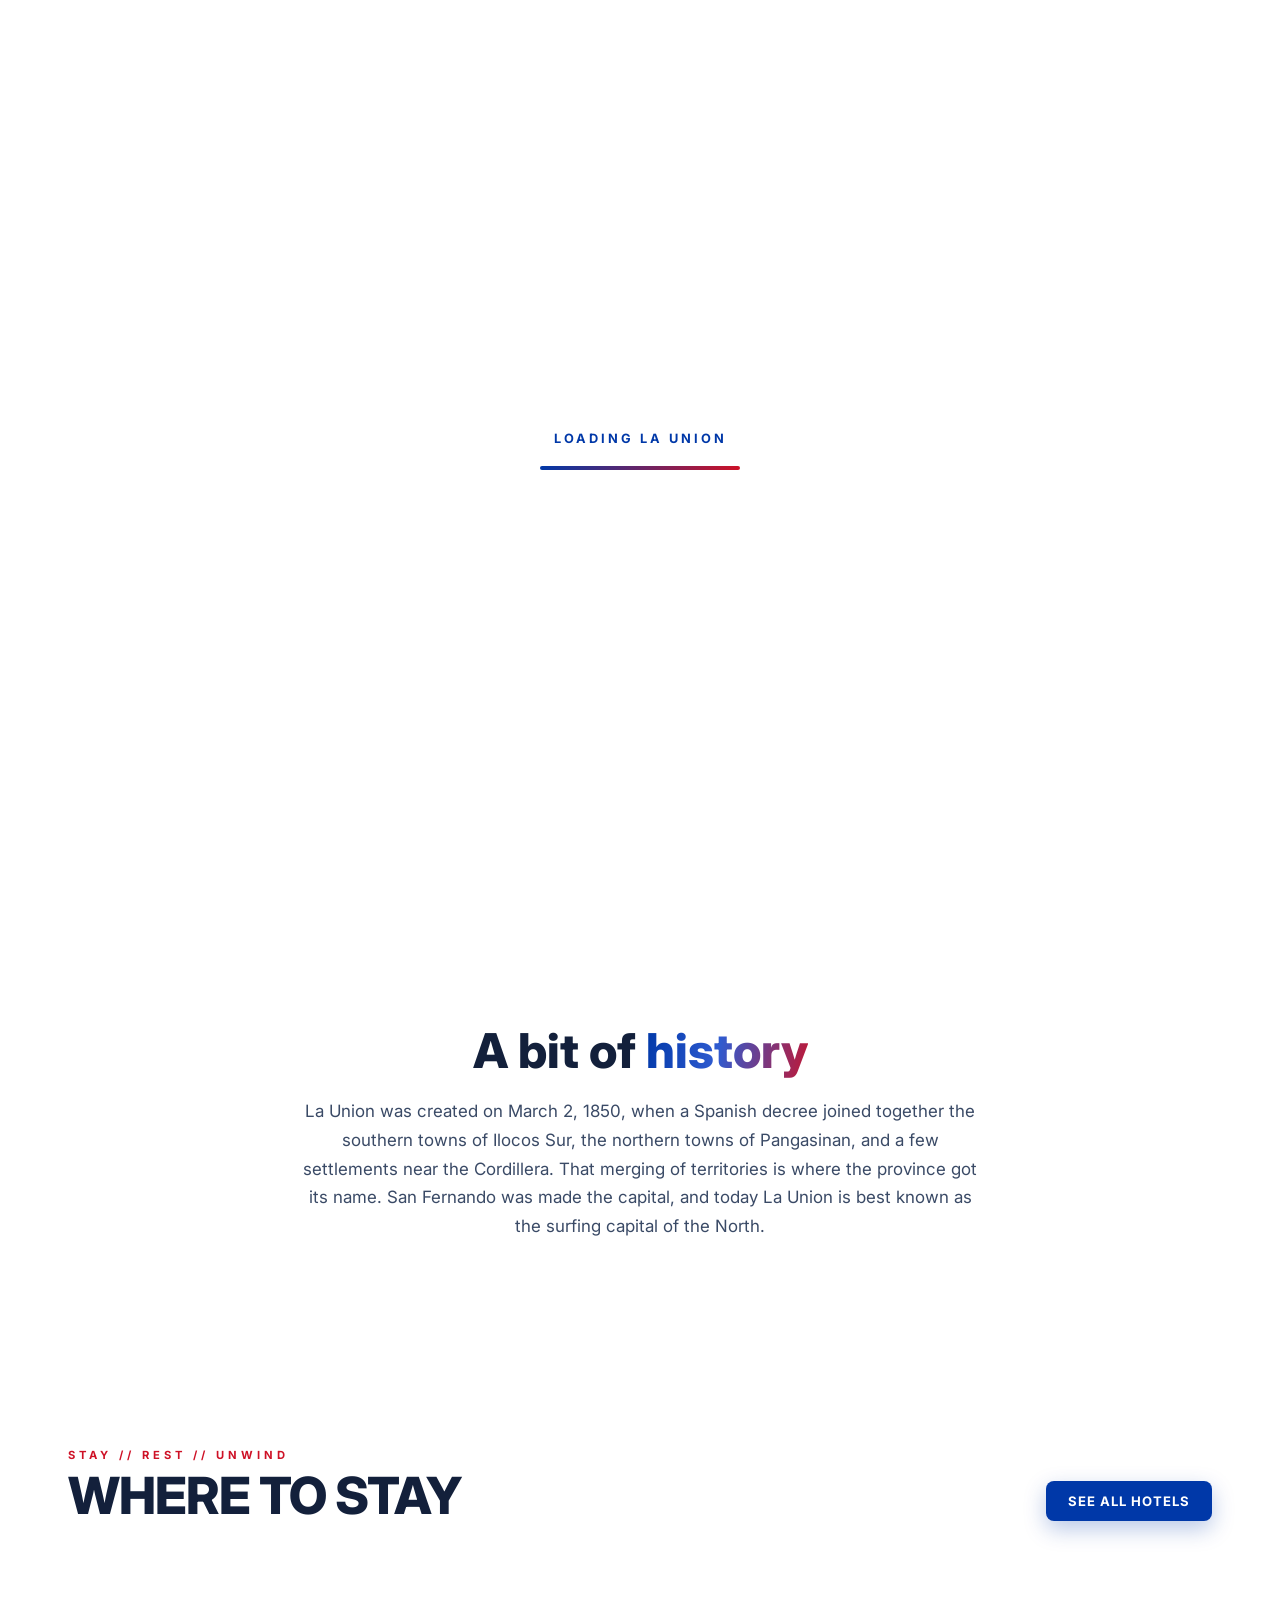
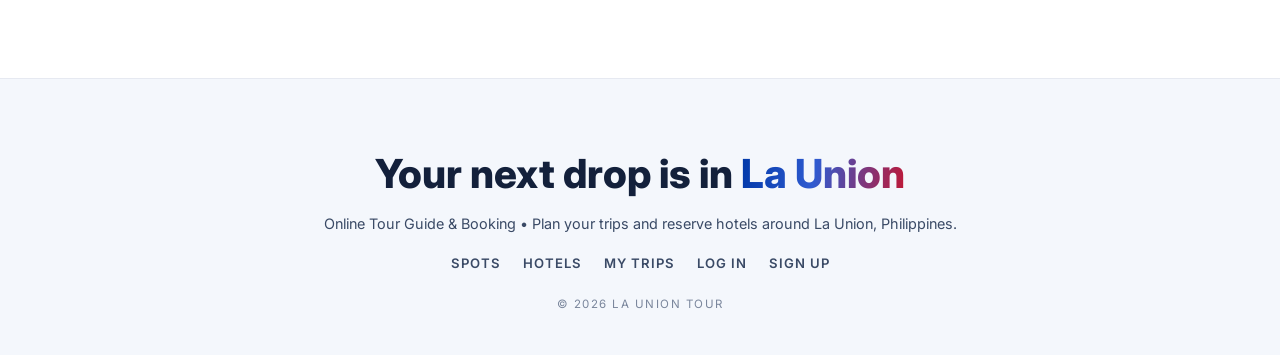
==== index.html @ 2ddb7622 "La Union Tour - PHP + MySQL tourism booking web app Front end: HTML5 (semantic), responsive CSS, Jav" ====
<!DOCTYPE html>
<html lang="en">
<head>
<meta charset="UTF-8" />
<meta name="viewport" content="width=device-width, initial-scale=1.0" />
<title>La Union Tour | Discover &amp; Book the Best of La Union</title>
<link rel="preconnect" href="https://fonts.googleapis.com" />
<link rel="preconnect" href="https://fonts.gstatic.com" crossorigin />
<link href="https://fonts.googleapis.com/css2?family=Inter:wght@400;500;600;700;800&display=swap" rel="stylesheet" />
<link rel="stylesheet" href="css/style.css" />
</head>
<body>
  <div class="bg-aura"></div>
  <div class="bg-grid"></div>

  <div id="loader">
    <div class="load-txt">Loading La Union</div>
    <div class="load-bar"><i></i></div>
  </div>

  <nav>
    <a class="brand" href="index.html"><span class="dot"></span> <span><span class="b1">LA</span> <span class="b2">UNION</span></span></a>
    <button class="nav-toggle" aria-label="menu">&#9776;</button>
    <div class="nav-links">
      <a href="index.html" class="active">Tourist Spots</a>
      <a href="hotels.html">Hotels</a>
      <a href="index.html#intro">History</a>
      <span id="navAuth" style="display:contents"></span>
    </div>
  </nav>

  <header class="hero">
    <video class="hero-video" autoplay muted loop playsinline>
      <source src="video/launion-hero.mp4" type="video/mp4" />
    </video>
    <div class="hero-shade"></div>
    <div class="hero-overlay">
      <div class="hero-kicker">Surfing Capital of the North &bull; Online Tour Guide</div>
      <h1 class="hero-title">LA&nbsp;UNION</h1>
      <p class="hero-sub">Discover the Philippines' north-coast playground. Surf breaks, hidden waterfalls, heritage landmarks, and a place to stay, all bookable in one province.</p>
      <div class="hero-cta">
        <a href="#beaches" class="btn btn-primary">Explore Spots</a>
        <a href="hotels.html" class="btn btn-ghost">Find a Hotel</a>
      </div>
    </div>
    <div class="scroll-hint"><div class="mouse"></div>Scroll</div>
  </header>

  <section class="intro" id="intro">
    <div class="wrap">
      <h2>A bit of <span class="accent">history</span></h2>
      <p>La Union was created on March 2, 1850, when a Spanish decree joined together the southern towns of Ilocos Sur, the northern towns of Pangasinan, and a few settlements near the Cordillera. That merging of territories is where the province got its name. San Fernando was made the capital, and today La Union is best known as the surfing capital of the North.</p>
    </div>
  </section>

  <main id="catalog"></main>

  <section class="cat-block" id="stay">
    <div class="wrap">
      <div class="cat-head">
        <div>
          <div class="l-tag">Stay // Rest // Unwind</div>
          <h3>Where to Stay</h3>
        </div>
        <a href="hotels.html" class="btn btn-blue" style="padding:12px 22px">See all hotels</a>
      </div>
      <div class="grid" id="stayGrid"></div>
    </div>
  </section>

  <footer>
    <div class="wrap">
      <div class="f-title">Your next drop is in <span class="accent">La Union</span></div>
      <p>Online Tour Guide &amp; Booking &bull; Plan your trips and reserve hotels around La Union, Philippines.</p>
      <div class="f-nav">
        <a href="index.html">Spots</a><a href="hotels.html">Hotels</a><a href="trips.html">My Trips</a>
        <a href="login.html">Log in</a><a href="signup.html">Sign up</a>
      </div>
      <div class="credit">&copy; 2026 La Union Tour</div>
    </div>
  </footer>

  <div class="modal-back" id="modalBack"><div class="modal" id="modal"></div></div>

  <script src="js/app.js"></script>
  <script src="js/index.js"></script>
</body>
</html>
---- css/style.css ----
/* Shared styles for the La Union Tour site.
   Layout/structure is based on our tour-guide mockup (big hero, count-up
   stats, category blocks, glass cards, modal). The colors come from the
   La Union / Philippine flag posters: red, royal blue, gold and white.
   Font is Inter (taken from our Klook mockup). */

:root {
  --red:      #ce1126;
  --red-d:    #a60d1d;
  --blue:     #0038a8;
  --blue-d:   #002a7a;
  --gold:     #f5a800;
  --ink:      #13203b;
  --ink-soft: #3a4a66;
  --muted:    #7a869c;
  --line:     #e6e9f1;
  --bg:       #ffffff;
  --bg-soft:  #f4f7fc;
  --star:     #f5a623;
  --green:    #0a8754;
  --grad-text:  linear-gradient(100deg, #0038a8 0%, #2f5bd0 45%, #ce1126 105%);
  --grad-brand: linear-gradient(120deg, #0038a8, #ce1126);
  --panel:      #ffffff;
  --panel-line: #e6e9f1;
  /* placeholder card colors per category */
  --c-beaches:   #0038a8;
  --c-mountains: #1c2f6b;
  --c-food:      #ce1126;
  --c-culture:   #c98a1a;
}

* { margin: 0; padding: 0; box-sizing: border-box; }
html { scroll-behavior: smooth; scroll-padding-top: 80px; }
body {
  background: var(--bg);
  color: var(--ink);
  font-family: 'Inter', system-ui, sans-serif;
  -webkit-font-smoothing: antialiased;
  overflow-x: hidden;
}
::selection { background: var(--red); color: #fff; }
a { color: inherit; text-decoration: none; }
img { display: block; }

/* soft background auras + faint grid (light version of the mockup's glow layer) */
.bg-aura {
  position: fixed; inset: 0; z-index: -2;
  background:
    radial-gradient(55% 45% at 12% 8%, rgba(0,56,168,0.10), transparent 60%),
    radial-gradient(50% 40% at 88% 14%, rgba(206,17,38,0.08), transparent 60%),
    radial-gradient(60% 55% at 50% 105%, rgba(245,168,0,0.07), transparent 60%),
    var(--bg);
}
.bg-grid {
  position: fixed; inset: 0; z-index: -1; opacity: 0.5;
  background-image:
    linear-gradient(rgba(19,32,59,0.04) 1px, transparent 1px),
    linear-gradient(90deg, rgba(19,32,59,0.04) 1px, transparent 1px);
  background-size: 54px 54px;
  mask-image: radial-gradient(circle at 50% 25%, #000 25%, transparent 78%);
  -webkit-mask-image: radial-gradient(circle at 50% 25%, #000 25%, transparent 78%);
}

/* ---------------- Nav ---------------- */
nav {
  position: fixed; top: 0; left: 0; right: 0; z-index: 50;
  display: flex; align-items: center; justify-content: space-between;
  padding: 16px clamp(18px, 5vw, 60px);
  backdrop-filter: blur(10px);
  background: linear-gradient(180deg, rgba(255,255,255,0.92), rgba(255,255,255,0.65));
  border-bottom: 1px solid rgba(19,32,59,0.06);
}
.brand {
  font-weight: 800; font-size: 1.2rem; letter-spacing: 1px; color: var(--ink);
  display: flex; align-items: center; gap: 10px;
}
.brand .dot {
  width: 14px; height: 14px; border-radius: 3px;
  background: var(--grad-brand); box-shadow: 0 0 12px rgba(0,56,168,.35);
  transform: rotate(45deg); flex: 0 0 auto;
}
.brand .b1 { color: var(--blue); }
.brand .b2 { color: var(--red); }
.nav-links { display: flex; gap: 22px; align-items: center; }
.nav-links a {
  color: var(--ink-soft); font-size: .8rem; font-weight: 700; letter-spacing: 1.2px;
  text-transform: uppercase; position: relative; transition: color .25s;
}
.nav-links a::after {
  content: ''; position: absolute; left: 0; bottom: -6px; height: 2px; width: 0;
  background: var(--grad-brand); transition: width .3s;
}
.nav-links a:hover { color: var(--ink); }
.nav-links a:hover::after { width: 100%; }
.nav-links a.active { color: var(--red); }
.nav-cta { color: #fff !important; background: var(--red); padding: 9px 16px; border-radius: 7px; letter-spacing: 1px; }
.nav-cta::after { display: none; }
.nav-cta:hover { background: var(--red-d); color: #fff !important; }
.nav-ghost { border: 1px solid var(--line); padding: 9px 16px; border-radius: 7px; }
.nav-ghost::after { display: none; }
.nav-user { font-weight: 700; color: var(--blue); font-size: .8rem; text-transform: none; letter-spacing: 0; }
.nav-user::after { display: none; }

/* account dropdown */
.acct { position: relative; display: inline-block; }
.acct-btn {
  display: inline-flex; align-items: center; gap: 7px; background: #fff; border: 1px solid var(--line);
  border-radius: 7px; padding: 8px 14px; font-family: inherit; font-weight: 700; font-size: .8rem;
  letter-spacing: 1px; text-transform: uppercase; color: var(--blue); cursor: pointer;
}
.acct-btn:hover { border-color: var(--blue); }
.acct-btn::after {
  content: ''; width: 0; height: 0; border-left: 4px solid transparent; border-right: 4px solid transparent;
  border-top: 5px solid currentColor;
}
.acct-drop {
  position: absolute; top: calc(100% + 8px); right: 0; background: #fff; border: 1px solid var(--line);
  border-radius: 10px; box-shadow: 0 12px 30px rgba(19,32,59,.14); min-width: 190px; padding: 6px; display: none; z-index: 60;
}
.acct-drop.open { display: block; }
.nav-links .acct-drop a {
  display: block; padding: 10px 12px; border-radius: 7px; font-size: .86rem; font-weight: 600;
  color: var(--ink); text-transform: none; letter-spacing: 0;
}
.nav-links .acct-drop a::after { display: none; }
.nav-links .acct-drop a:hover { background: var(--bg-soft); color: var(--blue); }

/* saved (heart) icon button in the nav */
.nav-links a.nav-icon { position: relative; display: inline-flex; align-items: center; color: var(--ink-soft); padding: 4px 2px; }
.nav-links a.nav-icon::after { display: none; }
.nav-links a.nav-icon:hover { color: var(--red); }
.saved-count {
  display: none; position: absolute; top: -5px; right: -7px; min-width: 16px; height: 16px;
  padding: 0 4px; box-sizing: border-box; border-radius: 9px; background: var(--red); color: #fff;
  font-size: .62rem; font-weight: 800; line-height: 16px; text-align: center;
}
.saved-count.show { display: block; }

/* generic inline icon alignment */
.ic { vertical-align: middle; }
.card-rating .ic, .modal-rating .ic { vertical-align: -2px; margin-right: 3px; }
.nav-toggle { display: none; background: none; border: 0; color: var(--ink); font-size: 1.6rem; cursor: pointer; }

/* ---------------- Buttons ---------------- */
.btn {
  font-weight: 700; letter-spacing: 1px; text-transform: uppercase; font-size: .82rem;
  cursor: pointer; padding: 14px 30px; border: 0; border-radius: 8px; text-decoration: none;
  display: inline-flex; align-items: center; justify-content: center; gap: 8px;
  transition: transform .2s, box-shadow .25s, background .2s; color: #fff;
}
.btn-primary { background: var(--grad-brand); box-shadow: 0 8px 24px rgba(0,56,168,.28); }
.btn-primary:hover { transform: translateY(-3px); box-shadow: 0 12px 32px rgba(206,17,38,.32); }
.btn-red { background: var(--red); box-shadow: 0 8px 22px rgba(206,17,38,.28); }
.btn-red:hover { transform: translateY(-3px); background: var(--red-d); }
.btn-blue { background: var(--blue); box-shadow: 0 8px 22px rgba(0,56,168,.28); }
.btn-blue:hover { transform: translateY(-3px); background: var(--blue-d); }
.btn-ghost { background: #fff; border: 1px solid var(--line); color: var(--blue); box-shadow: none; }
.btn-ghost:hover { transform: translateY(-3px); border-color: var(--blue); }
.btn-block { width: 100%; }

/* ---------------- Hero (video background) ---------------- */
.hero {
  position: relative; height: 100vh; min-height: 620px; width: 100%; overflow: hidden;
  background: var(--grad-brand); /* fallback shown until/if the video loads */
}
.hero-video {
  position: absolute; inset: 0; width: 100%; height: 100%; object-fit: cover; z-index: 0;
}
/* darkening overlay so the hero text stays readable over the video */
.hero-shade {
  position: absolute; inset: 0; z-index: 1;
  background:
    linear-gradient(180deg, rgba(8,20,45,0.55) 0%, rgba(8,20,45,0.32) 38%, rgba(8,20,45,0.62) 100%),
    linear-gradient(110deg, rgba(0,56,168,0.30), rgba(206,17,38,0.22));
}
.hero-overlay {
  position: absolute; inset: 0; z-index: 2;
  display: flex; flex-direction: column; align-items: center; justify-content: center;
  text-align: center; padding: 0 20px; pointer-events: none;
}
.hero-overlay > * { animation: heroIn .9s cubic-bezier(.2,.7,.2,1) both; }
.hero-kicker { animation-delay: .15s; }
.hero-title { animation-delay: .3s; }
.hero-sub { animation-delay: .5s; }
.hero-cta { animation-delay: .7s; }
@keyframes heroIn { from { opacity: 0; transform: translateY(22px); } to { opacity: 1; transform: none; } }
.hero-kicker {
  font-weight: 700; letter-spacing: 5px; font-size: clamp(.7rem, 2vw, .92rem);
  color: var(--gold); text-transform: uppercase; margin-bottom: 14px;
  text-shadow: 0 2px 14px rgba(0,0,0,.45);
}
.hero-title {
  font-weight: 800; font-size: clamp(3.2rem, 14vw, 10rem); line-height: .92;
  color: #fff; text-transform: uppercase; letter-spacing: -2px;
  text-shadow: 0 6px 34px rgba(0,0,0,.45);
}
.hero-sub {
  margin-top: 18px; max-width: 560px; color: rgba(255,255,255,0.92);
  font-size: clamp(.95rem, 2.4vw, 1.12rem); line-height: 1.55;
  text-shadow: 0 2px 18px rgba(0,0,0,.5);
}
.hero-cta { pointer-events: auto; margin-top: 32px; display: inline-flex; gap: 14px; flex-wrap: wrap; justify-content: center; }
.scroll-hint {
  position: absolute; bottom: 26px; left: 50%; transform: translateX(-50%); z-index: 3;
  color: rgba(255,255,255,0.85); font-size: .68rem; letter-spacing: 3px; text-transform: uppercase;
  display: flex; flex-direction: column; align-items: center; gap: 8px;
}
.scroll-hint .mouse { width: 22px; height: 36px; border: 2px solid rgba(255,255,255,0.7); border-radius: 12px; position: relative; }
.scroll-hint .mouse::after {
  content: ''; position: absolute; top: 6px; left: 50%; transform: translateX(-50%);
  width: 3px; height: 7px; background: #fff; border-radius: 2px; animation: wheel 1.5s infinite;
}
@keyframes wheel { 0% { opacity: 1; top: 6px; } 100% { opacity: 0; top: 18px; } }

/* ---------------- Sections ---------------- */
section { position: relative; z-index: 2; }
.wrap { max-width: 1240px; margin: 0 auto; padding: 0 clamp(18px, 5vw, 48px); }

.intro { padding: clamp(80px, 14vh, 150px) 0; text-align: center; }
.intro h2 { font-weight: 800; font-size: clamp(1.8rem, 5vw, 3rem); color: var(--ink); line-height: 1.06; margin-bottom: 20px; }
.intro h2 .accent { background: var(--grad-text); -webkit-background-clip: text; background-clip: text; color: transparent; }
.intro p { max-width: 680px; margin: 0 auto; color: var(--ink-soft); font-size: 1.06rem; line-height: 1.7; }
.stats { display: flex; flex-wrap: wrap; justify-content: center; gap: clamp(24px, 6vw, 72px); margin-top: 50px; }
.stat .num { font-weight: 800; font-size: clamp(2.2rem, 6vw, 3.4rem); background: var(--grad-text); -webkit-background-clip: text; background-clip: text; color: transparent; }
.stat .lbl { color: var(--muted); letter-spacing: 2px; text-transform: uppercase; font-size: .72rem; font-weight: 600; margin-top: 4px; }

.cat-block { padding: clamp(46px, 9vh, 84px) 0; }
/* alternating section backgrounds so each category feels different on scroll */
.cat-block.tint-blue { background: #eef2fb; }
.cat-block.tint-sand { background: #fbf5ec; }
.cat-block.tint-blue .cat-head .count { -webkit-text-stroke-color: rgba(0,56,168,.35); }
.cat-block.tint-sand .cat-head .count { -webkit-text-stroke-color: rgba(201,138,26,.45); }
.cat-head { display: flex; align-items: flex-end; justify-content: space-between; flex-wrap: wrap; gap: 14px; margin-bottom: 36px; }
.cat-head .l-tag { font-weight: 700; letter-spacing: 4px; font-size: .7rem; color: var(--red); text-transform: uppercase; margin-bottom: 8px; }
.cat-head h3 { font-weight: 800; color: var(--ink); font-size: clamp(2rem, 6vw, 3.2rem); line-height: 1; text-transform: uppercase; letter-spacing: -1px; }
.cat-head .count { font-size: 3rem; font-weight: 800; color: transparent; -webkit-text-stroke: 1.5px rgba(0,56,168,.30); }

.grid { display: grid; grid-template-columns: repeat(auto-fill, minmax(290px, 1fr)); gap: 22px; }

/* ---------------- Cards ---------------- */
.card {
  position: relative; border-radius: 14px; overflow: hidden; cursor: pointer;
  background: var(--panel); border: 1px solid var(--panel-line);
  box-shadow: 0 6px 18px rgba(19,32,59,.05);
  transition: transform .35s cubic-bezier(.2,.7,.2,1), box-shadow .35s, border-color .35s;
  display: flex; flex-direction: column; min-height: 340px;
}
.card:hover { transform: translateY(-8px); border-color: var(--blue); box-shadow: 0 18px 44px rgba(0,56,168,.16); }
.card-visual { height: 168px; position: relative; overflow: hidden; }
.card-visual .ph { position: absolute; inset: 0; }
.card-visual img { position: absolute; inset: 0; width: 100%; height: 100%; object-fit: cover; }
.card-visual::after { content: ''; position: absolute; inset: 0; background: linear-gradient(180deg, transparent 45%, rgba(19,32,59,.45)); }
.card-type {
  position: absolute; top: 12px; left: 12px; z-index: 2; font-size: .64rem; letter-spacing: 1.5px;
  text-transform: uppercase; font-weight: 700; padding: 5px 10px; border-radius: 5px; color: #fff;
  background: rgba(0,56,168,.85); backdrop-filter: blur(4px);
}
.badge-fav {
  position: absolute; top: 10px; right: 10px; z-index: 2; width: 34px; height: 34px; border-radius: 50%;
  background: rgba(255,255,255,.95); display: grid; place-items: center; font-size: 1.05rem;
  color: var(--muted); border: 0; cursor: pointer; transition: transform .15s, color .2s;
}
.badge-fav:hover { transform: scale(1.1); }
.badge-fav.saved { color: var(--red); }
.card-body { padding: 18px 18px 20px; display: flex; flex-direction: column; flex: 1; }
.card-body h4 { font-weight: 800; font-size: 1.16rem; color: var(--ink); line-height: 1.12; }
.card-town { color: var(--blue); font-size: .72rem; letter-spacing: 1.4px; text-transform: uppercase; font-weight: 600; margin: 4px 0 10px; }
.card-about { color: var(--ink-soft); font-size: .88rem; line-height: 1.55; flex: 1; display: -webkit-box; -webkit-line-clamp: 3; -webkit-box-orient: vertical; overflow: hidden; }
.card-foot { display: flex; align-items: center; justify-content: space-between; margin-top: 14px; }
.card-price { font-size: .85rem; color: var(--ink); font-weight: 700; }
.card-price .peso { color: var(--red); }
.card-price .free { color: var(--green); }
.card-more { font-size: .68rem; letter-spacing: 1.4px; text-transform: uppercase; color: var(--red); font-weight: 700; }
.card-rating { color: var(--star); font-weight: 700; font-size: .8rem; }

/* ---------------- Modal ---------------- */
.modal-back {
  position: fixed; inset: 0; z-index: 100; background: rgba(19,32,59,.45);
  backdrop-filter: blur(5px); display: flex; align-items: center; justify-content: center;
  padding: 20px; opacity: 0; pointer-events: none; transition: opacity .3s;
}
.modal-back.open { opacity: 1; pointer-events: auto; }
.modal {
  width: min(620px, 100%); max-height: 90vh; overflow-y: auto; border-radius: 16px; background: #fff;
  border: 1px solid var(--panel-line); box-shadow: 0 30px 70px rgba(19,32,59,.28);
  transform: translateY(26px) scale(.97); transition: transform .35s cubic-bezier(.2,.7,.2,1);
}
.modal-back.open .modal { transform: translateY(0) scale(1); }
.modal-visual { height: 200px; position: relative; }
.modal-visual img { width: 100%; height: 100%; object-fit: cover; }
.modal-visual .ph { position: absolute; inset: 0; }
.modal-close {
  position: absolute; top: 14px; right: 14px; z-index: 3; width: 38px; height: 38px; border-radius: 50%;
  border: 0; background: rgba(255,255,255,.95); color: var(--ink); font-size: 1.2rem; cursor: pointer;
  transition: background .2s, transform .2s;
}
.modal-close:hover { background: var(--red); color: #fff; transform: rotate(90deg); }
.modal-inner { padding: 22px 30px 32px; }
.modal-type { display: inline-block; font-size: .66rem; letter-spacing: 1.5px; text-transform: uppercase; font-weight: 700; padding: 5px 12px; border-radius: 5px; color: #fff; background: var(--grad-brand); margin-bottom: 12px; }
.modal h3 { font-weight: 800; color: var(--ink); font-size: 1.9rem; line-height: 1.06; }
.modal-town { color: var(--blue); letter-spacing: 1.5px; text-transform: uppercase; font-size: .76rem; font-weight: 600; margin: 6px 0 14px; }
.modal-rating { display: inline-flex; align-items: center; gap: 6px; background: var(--bg-soft); padding: 7px 13px; border-radius: 10px; font-size: .84rem; margin-bottom: 16px; }
.modal-rating .stars { color: var(--star); font-weight: 700; }
.modal-about { color: var(--ink-soft); line-height: 1.7; font-size: .98rem; margin-bottom: 20px; }
.modal-rows { display: grid; gap: 1px; background: var(--line); border: 1px solid var(--line); border-radius: 10px; overflow: hidden; margin-bottom: 4px; }
.mrow { display: grid; grid-template-columns: 116px 1fr; background: #fff; padding: 12px 14px; gap: 12px; align-items: center; }
.mrow .k { font-size: .7rem; letter-spacing: 1.5px; text-transform: uppercase; color: var(--muted); font-weight: 600; }
.mrow .v { color: var(--ink); font-size: .9rem; word-break: break-word; }
.mrow .v a { color: var(--blue); font-weight: 600; }

/* booking form inside the modal */
.book-box { background: var(--bg-soft); border: 1px solid var(--line); border-radius: 14px; padding: 16px; margin-top: 18px; }
.book-box h4 { font-size: 1rem; font-weight: 800; margin-bottom: 12px; }
.field { margin-bottom: 12px; }
.field label { display: block; font-size: .72rem; font-weight: 700; letter-spacing: .5px; text-transform: uppercase; color: var(--ink-soft); margin-bottom: 5px; }
.field input, .field select {
  width: 100%; border: 1px solid var(--line); border-radius: 9px; padding: 11px 12px;
  font-family: inherit; font-size: .95rem; color: var(--ink); background: #fff; outline: none;
}
.field input:focus, .field select:focus { border-color: var(--blue); }
.field-row { display: flex; gap: 12px; }
.field-row .field { flex: 1; }
.book-total { display: flex; justify-content: space-between; align-items: baseline; margin: 8px 0 14px; font-size: .92rem; }
.book-total b { font-size: 1.2rem; color: var(--red); }

/* suggestion strip shown after a booking */
.suggest { margin-top: 22px; border-top: 1px dashed var(--line); padding-top: 18px; }
.suggest h4 { font-size: 1rem; font-weight: 800; margin-bottom: 4px; }
.suggest p.hint { color: var(--muted); font-size: .85rem; margin-bottom: 14px; }
.suggest-list { display: grid; gap: 10px; }
.suggest-item { display: flex; align-items: center; gap: 12px; padding: 10px; border: 1px solid var(--line); border-radius: 12px; transition: border-color .2s; }
.suggest-item:hover { border-color: var(--blue); }
.suggest-thumb { width: 54px; height: 54px; border-radius: 10px; flex: 0 0 auto; }
.suggest-meta { flex: 1; min-width: 0; }
.suggest-meta .n { font-weight: 700; font-size: .92rem; }
.suggest-meta .d { color: var(--muted); font-size: .78rem; margin-top: 2px; }
.suggest-dist { font-size: .76rem; color: var(--blue); font-weight: 700; white-space: nowrap; }

.book-ok { text-align: center; padding: 6px 0 4px; }
.book-ok .check { width: 54px; height: 54px; border-radius: 50%; background: var(--green); color: #fff; display: grid; place-items: center; font-size: 1.6rem; margin: 0 auto 12px; }
.book-ok h3 { font-size: 1.3rem; font-weight: 800; color: var(--ink); }
.book-ok p { color: var(--muted); margin-top: 6px; font-size: .92rem; }

/* ---------------- Auth pages ---------------- */
.auth-wrap { min-height: 100vh; display: grid; place-items: center; padding: 90px 16px 40px; }
.auth-card { width: min(430px, 100%); background: #fff; border: 1px solid var(--line); border-radius: 18px; padding: 34px 30px; box-shadow: 0 18px 44px rgba(19,32,59,.10); }
.auth-card h1 { font-size: 1.7rem; font-weight: 800; letter-spacing: -.5px; color: var(--ink); }
.auth-card .sub { color: var(--muted); margin: 6px 0 22px; font-size: .92rem; }
.auth-err { background: #fdecec; color: var(--red-d); border: 1px solid #f6c6c9; border-radius: 9px; padding: 10px 12px; font-size: .86rem; margin-bottom: 14px; display: none; }
.auth-err.show { display: block; }
.auth-ok { background: #e6f5ee; color: var(--green); border: 1px solid #b9e3cd; border-radius: 9px; padding: 10px 12px; font-size: .86rem; margin-bottom: 14px; display: none; }
.auth-ok.show { display: block; }
.auth-switch { text-align: center; margin-top: 18px; font-size: .88rem; color: var(--muted); }
.auth-switch a { color: var(--blue); font-weight: 700; }

/* password requirement checklist */
.pw-reqs { list-style: none; margin: -2px 0 16px; padding: 0; display: grid; gap: 7px; }
.pw-reqs li { display: flex; align-items: center; gap: 9px; font-size: .82rem; color: var(--muted); transition: color .2s; }
.pw-reqs li .tick {
  width: 18px; height: 18px; border-radius: 50%; display: grid; place-items: center;
  font-size: .7rem; border: 1px solid var(--line); color: var(--muted); transition: all .2s; flex: 0 0 auto;
}
.pw-reqs li .tick svg { width: 11px; height: 11px; }
.pw-reqs li.met { color: var(--green); font-weight: 600; }
.pw-reqs li.met .tick { background: var(--green); color: #fff; border-color: var(--green); }

/* confirm-password match hint */
.match-hint { font-size: .8rem; font-weight: 600; margin-top: 6px; min-height: 1em; }
.match-hint.ok { color: var(--green); }
.match-hint.bad { color: var(--red); }

/* buttons row shown after a booking is confirmed */
.book-actions { display: flex; gap: 10px; justify-content: center; flex-wrap: wrap; margin-top: 16px; }
.book-actions .btn { padding: 12px 22px; }

/* "you might also like" optional label */
.suggest .optional { font-size: .68rem; letter-spacing: 1.5px; text-transform: uppercase; color: var(--muted); font-weight: 700; }

/* traveller tips inside a booking detail */
.tips { display: grid; gap: 18px; margin-top: 4px; }
.tip-group h5 { font-size: .76rem; text-transform: uppercase; letter-spacing: 1.5px; color: var(--blue); margin-bottom: 10px; }
.tip-group ul { list-style: none; display: grid; gap: 8px; }
.tip-group li { display: flex; gap: 10px; align-items: flex-start; font-size: .92rem; color: var(--ink-soft); line-height: 1.4; }
.tip-group li .ic { flex: 0 0 auto; margin-top: 2px; }
.tip-bring li .ic { color: var(--green); }
.tip-know li .ic { color: var(--blue); }

/* ---------------- My Trips dashboard ---------------- */
.page-head { padding: 130px 0 50px; background: var(--bg-soft); border-bottom: 1px solid var(--line); }
.page-head h1 { font-size: clamp(1.9rem, 5vw, 2.6rem); font-weight: 800; letter-spacing: -.6px; color: var(--ink); }
.page-head h1 .accent { background: var(--grad-text); -webkit-background-clip: text; background-clip: text; color: transparent; }
.page-head p { color: var(--ink-soft); margin-top: 8px; }
.tabs { display: flex; gap: 8px; border-bottom: 1px solid var(--line); margin: 26px 0 8px; flex-wrap: wrap; }
.tab { padding: 12px 18px; font-weight: 700; font-size: .82rem; letter-spacing: 1px; text-transform: uppercase; color: var(--muted); cursor: pointer; border-bottom: 3px solid transparent; }
.tab.active { color: var(--blue); border-bottom-color: var(--red); }
.panel { display: none; padding: 22px 0 60px; }
.panel.show { display: block; }
.empty { text-align: center; color: var(--muted); padding: 70px 20px; }
.empty .big { font-size: 2.6rem; margin-bottom: 10px; }

.booking-card { display: flex; gap: 16px; border: 1px solid var(--line); border-radius: 14px; padding: 16px; margin-bottom: 14px; align-items: center; flex-wrap: wrap; box-shadow: 0 6px 16px rgba(19,32,59,.04); }
.booking-icon { width: 50px; height: 50px; border-radius: 12px; display: grid; place-items: center; font-size: 1.4rem; color: #fff; flex: 0 0 auto; }
.booking-icon.hotel { background: var(--blue); }
.booking-icon.tour { background: var(--red); }
.booking-info { flex: 1; min-width: 180px; }
.booking-info .t { font-weight: 800; font-size: 1.04rem; color: var(--ink); }
.booking-info .m { color: var(--muted); font-size: .84rem; margin-top: 3px; }
.booking-side { text-align: right; }
.booking-side .price { font-weight: 800; color: var(--red); }
.status-pill { display: inline-block; font-size: .68rem; font-weight: 700; letter-spacing: .5px; text-transform: uppercase; padding: 4px 10px; border-radius: 20px; margin-top: 6px; }
.status-confirmed { background: #e6f5ee; color: var(--green); }
.status-cancelled { background: #f0f0f0; color: var(--muted); }
.link-btn { background: none; border: 0; color: var(--red); font-weight: 700; font-size: .8rem; cursor: pointer; margin-top: 6px; }

/* ---------------- Toast ---------------- */
#toast {
  position: fixed; bottom: 24px; left: 50%; transform: translateX(-50%) translateY(20px);
  background: var(--ink); color: #fff; padding: 13px 22px; border-radius: 12px; font-weight: 600; font-size: .9rem;
  opacity: 0; pointer-events: none; transition: opacity .25s, transform .25s; z-index: 300; box-shadow: 0 12px 30px rgba(19,32,59,.3);
}
#toast.show { opacity: 1; transform: translateX(-50%) translateY(0); }

/* ---------------- Footer ---------------- */
footer { position: relative; z-index: 2; padding: 70px 0 44px; margin-top: 40px; border-top: 1px solid var(--line); text-align: center; background: var(--bg-soft); }
footer .f-title { font-weight: 800; font-size: clamp(1.6rem, 5vw, 2.5rem); color: var(--ink); }
footer .f-title .accent { background: var(--grad-text); -webkit-background-clip: text; background-clip: text; color: transparent; }
footer p { color: var(--ink-soft); margin-top: 14px; font-size: .9rem; line-height: 1.6; }
footer .f-nav { margin-top: 20px; display: flex; gap: 22px; justify-content: center; flex-wrap: wrap; }
footer .f-nav a { color: var(--ink-soft); font-size: .82rem; font-weight: 600; text-transform: uppercase; letter-spacing: 1px; }
footer .f-nav a:hover { color: var(--red); }
footer .credit { margin-top: 26px; font-size: .72rem; letter-spacing: 1.5px; color: var(--muted); text-transform: uppercase; }

/* ---------------- Loader ---------------- */
#loader { position: fixed; inset: 0; z-index: 200; background: #fff; display: flex; flex-direction: column; align-items: center; justify-content: center; gap: 20px; transition: opacity .6s; }
#loader.hide { opacity: 0; pointer-events: none; }
.load-bar { width: 200px; height: 4px; border-radius: 4px; background: rgba(0,56,168,.12); overflow: hidden; }
.load-bar i { display: block; height: 100%; width: 0; background: var(--grad-brand); animation: load 1.1s ease forwards; }
@keyframes load { to { width: 100%; } }
.load-txt { letter-spacing: 3px; text-transform: uppercase; font-size: .8rem; font-weight: 700; color: var(--blue); }

.reveal { opacity: 0; transform: translateY(36px); transition: opacity .7s ease, transform .7s cubic-bezier(.2,.7,.2,1); }
.reveal.in { opacity: 1; transform: none; }

@media (max-width: 820px) {
  .nav-links {
    position: fixed; top: 64px; right: 14px; flex-direction: column; gap: 16px; align-items: flex-start;
    background: #fff; padding: 22px 26px; border-radius: 12px; border: 1px solid var(--line);
    box-shadow: 0 14px 34px rgba(19,32,59,.14); transform: translateX(130%); transition: transform .3s; min-width: 200px;
  }
  .nav-links.open { transform: translateX(0); }
  .nav-toggle { display: block; }
  .mrow { grid-template-columns: 96px 1fr; }
}
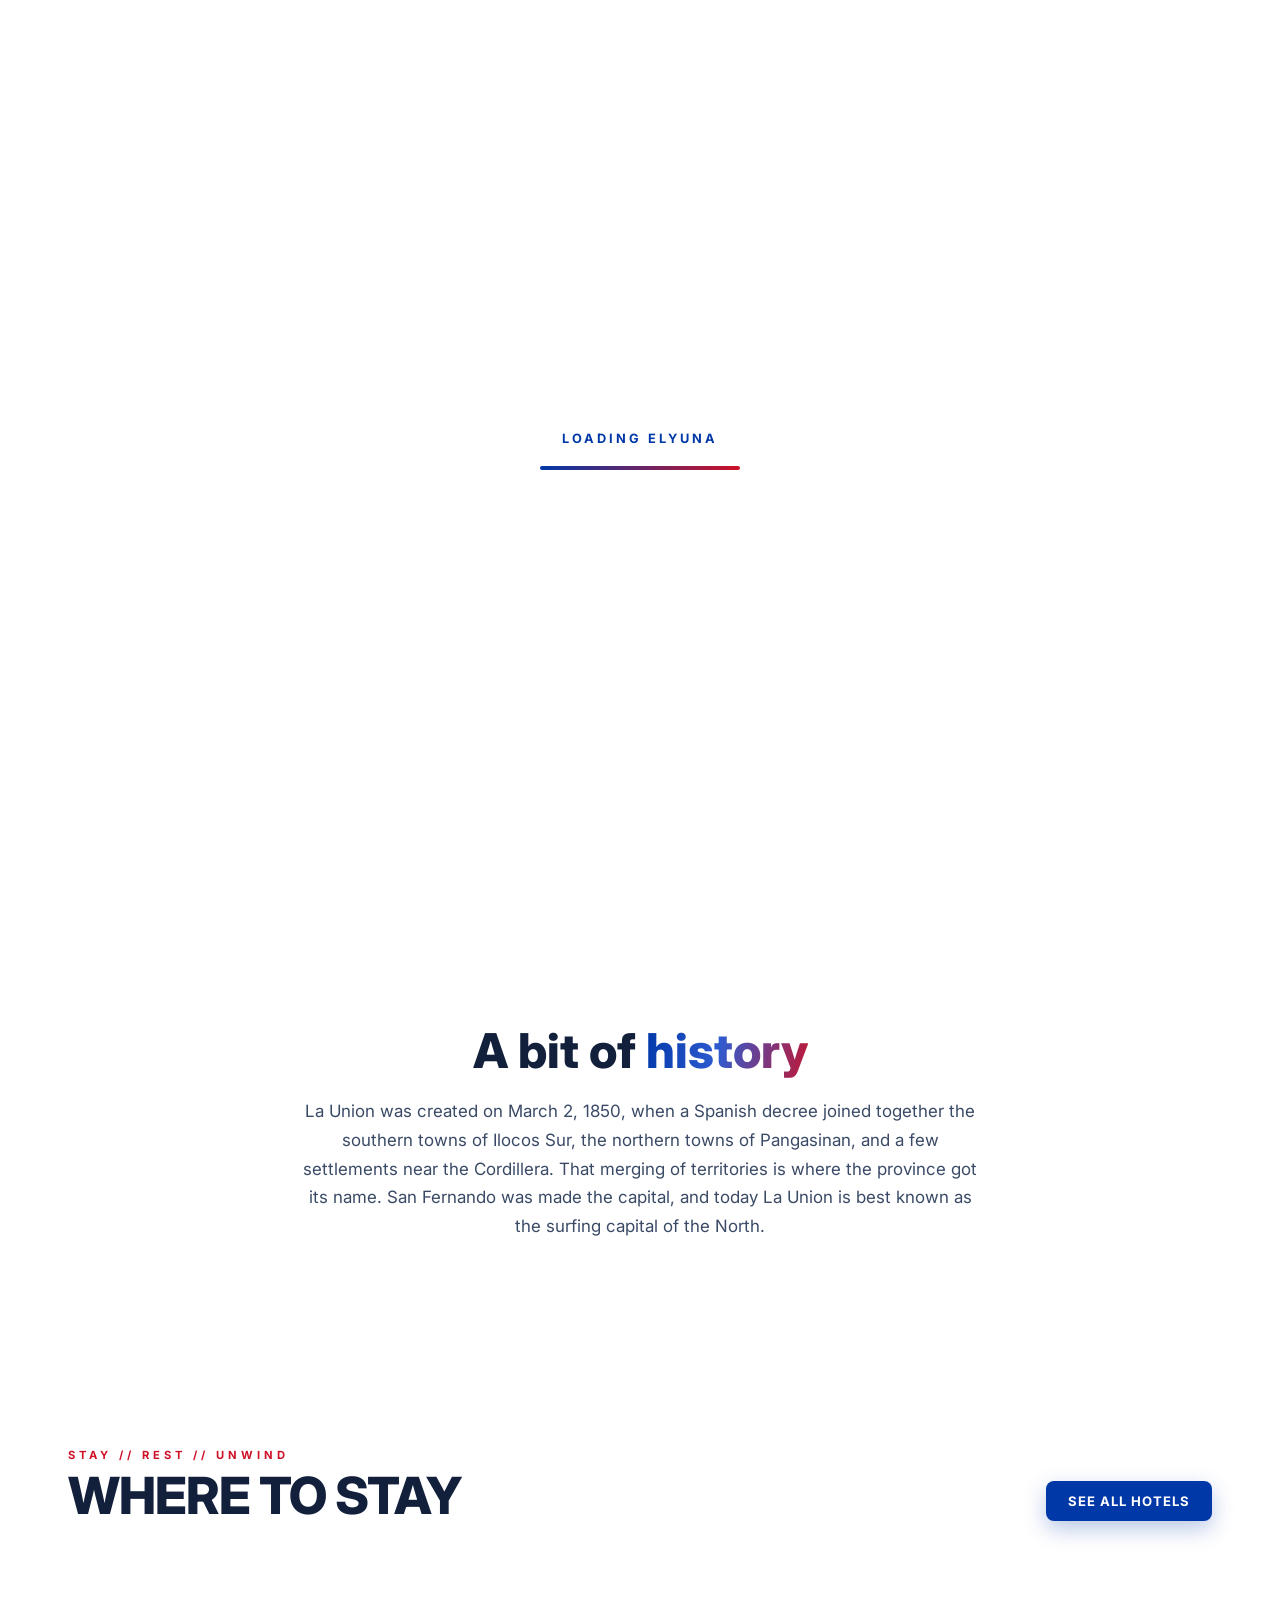
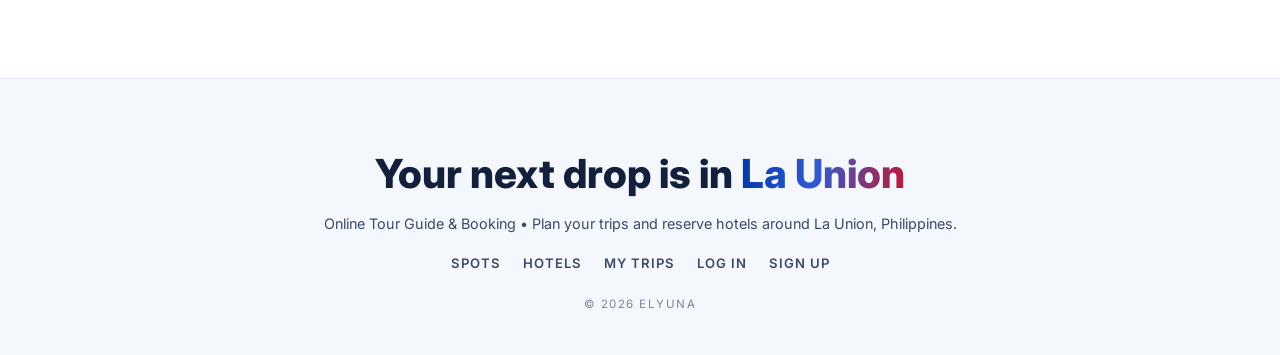
==== commit a5b69df2: "Saved tiles open details in-page; add confirmation dialog for cancel/remove; brand split ELYU/NA" ====
--- a/index.html
+++ b/index.html
@@ -3,7 +3,7 @@
 <head>
 <meta charset="UTF-8" />
 <meta name="viewport" content="width=device-width, initial-scale=1.0" />
-<title>La Union Tour | Discover &amp; Book the Best of La Union</title>
+<title>ELYUNA | Discover &amp; Book the Best of La Union</title>
 <link rel="preconnect" href="https://fonts.googleapis.com" />
 <link rel="preconnect" href="https://fonts.gstatic.com" crossorigin />
 <link href="https://fonts.googleapis.com/css2?family=Inter:wght@400;500;600;700;800&display=swap" rel="stylesheet" />
@@ -14,12 +14,12 @@
   <div class="bg-grid"></div>
 
   <div id="loader">
-    <div class="load-txt">Loading La Union</div>
+    <div class="load-txt">Loading ELYUNA</div>
     <div class="load-bar"><i></i></div>
   </div>
 
   <nav>
-    <a class="brand" href="index.html"><span class="dot"></span> <span><span class="b1">LA</span> <span class="b2">UNION</span></span></a>
+    <a class="brand" href="index.html"><span class="dot"></span> <span><span class="b1">ELYU</span><span class="b2">NA</span></span></a>
     <button class="nav-toggle" aria-label="menu">&#9776;</button>
     <div class="nav-links">
       <a href="index.html" class="active">Tourist Spots</a>
@@ -36,7 +36,7 @@
     <div class="hero-shade"></div>
     <div class="hero-overlay">
       <div class="hero-kicker">Surfing Capital of the North &bull; Online Tour Guide</div>
-      <h1 class="hero-title">LA&nbsp;UNION</h1>
+      <h1 class="hero-title">ELYUNA</h1>
       <p class="hero-sub">Discover the Philippines' north-coast playground. Surf breaks, hidden waterfalls, heritage landmarks, and a place to stay, all bookable in one province.</p>
       <div class="hero-cta">
         <a href="#beaches" class="btn btn-primary">Explore Spots</a>
@@ -76,7 +76,7 @@
         <a href="index.html">Spots</a><a href="hotels.html">Hotels</a><a href="trips.html">My Trips</a>
         <a href="login.html">Log in</a><a href="signup.html">Sign up</a>
       </div>
-      <div class="credit">&copy; 2026 La Union Tour</div>
+      <div class="credit">&copy; 2026 ELYUNA</div>
     </div>
   </footer>
 
--- a/css/style.css
+++ b/css/style.css
@@ -420,6 +420,23 @@
 }
 #toast.show { opacity: 1; transform: translateX(-50%) translateY(0); }
 
+/* ---------------- Confirmation dialog ---------------- */
+.confirm-back {
+  position: fixed; inset: 0; z-index: 150; background: rgba(19,32,59,.55); backdrop-filter: blur(4px);
+  display: flex; align-items: center; justify-content: center; padding: 20px;
+  opacity: 0; pointer-events: none; transition: opacity .2s;
+}
+.confirm-back.open { opacity: 1; pointer-events: auto; }
+.confirm-box {
+  width: min(400px, 100%); background: #fff; border-radius: 16px; padding: 26px 24px; text-align: center;
+  box-shadow: 0 24px 60px rgba(19,32,59,.3); transform: translateY(12px) scale(.98); transition: transform .2s;
+}
+.confirm-back.open .confirm-box { transform: none; }
+.confirm-box h3 { font-size: 1.2rem; font-weight: 800; color: var(--ink); margin-bottom: 8px; }
+.confirm-box p { color: var(--ink-soft); font-size: .92rem; line-height: 1.5; margin-bottom: 22px; }
+.confirm-actions { display: flex; gap: 10px; }
+.confirm-actions .btn { flex: 1; padding: 12px; }
+
 /* ---------------- Footer ---------------- */
 footer { position: relative; z-index: 2; padding: 70px 0 44px; margin-top: 40px; border-top: 1px solid var(--line); text-align: center; background: var(--bg-soft); }
 footer .f-title { font-weight: 800; font-size: clamp(1.6rem, 5vw, 2.5rem); color: var(--ink); }
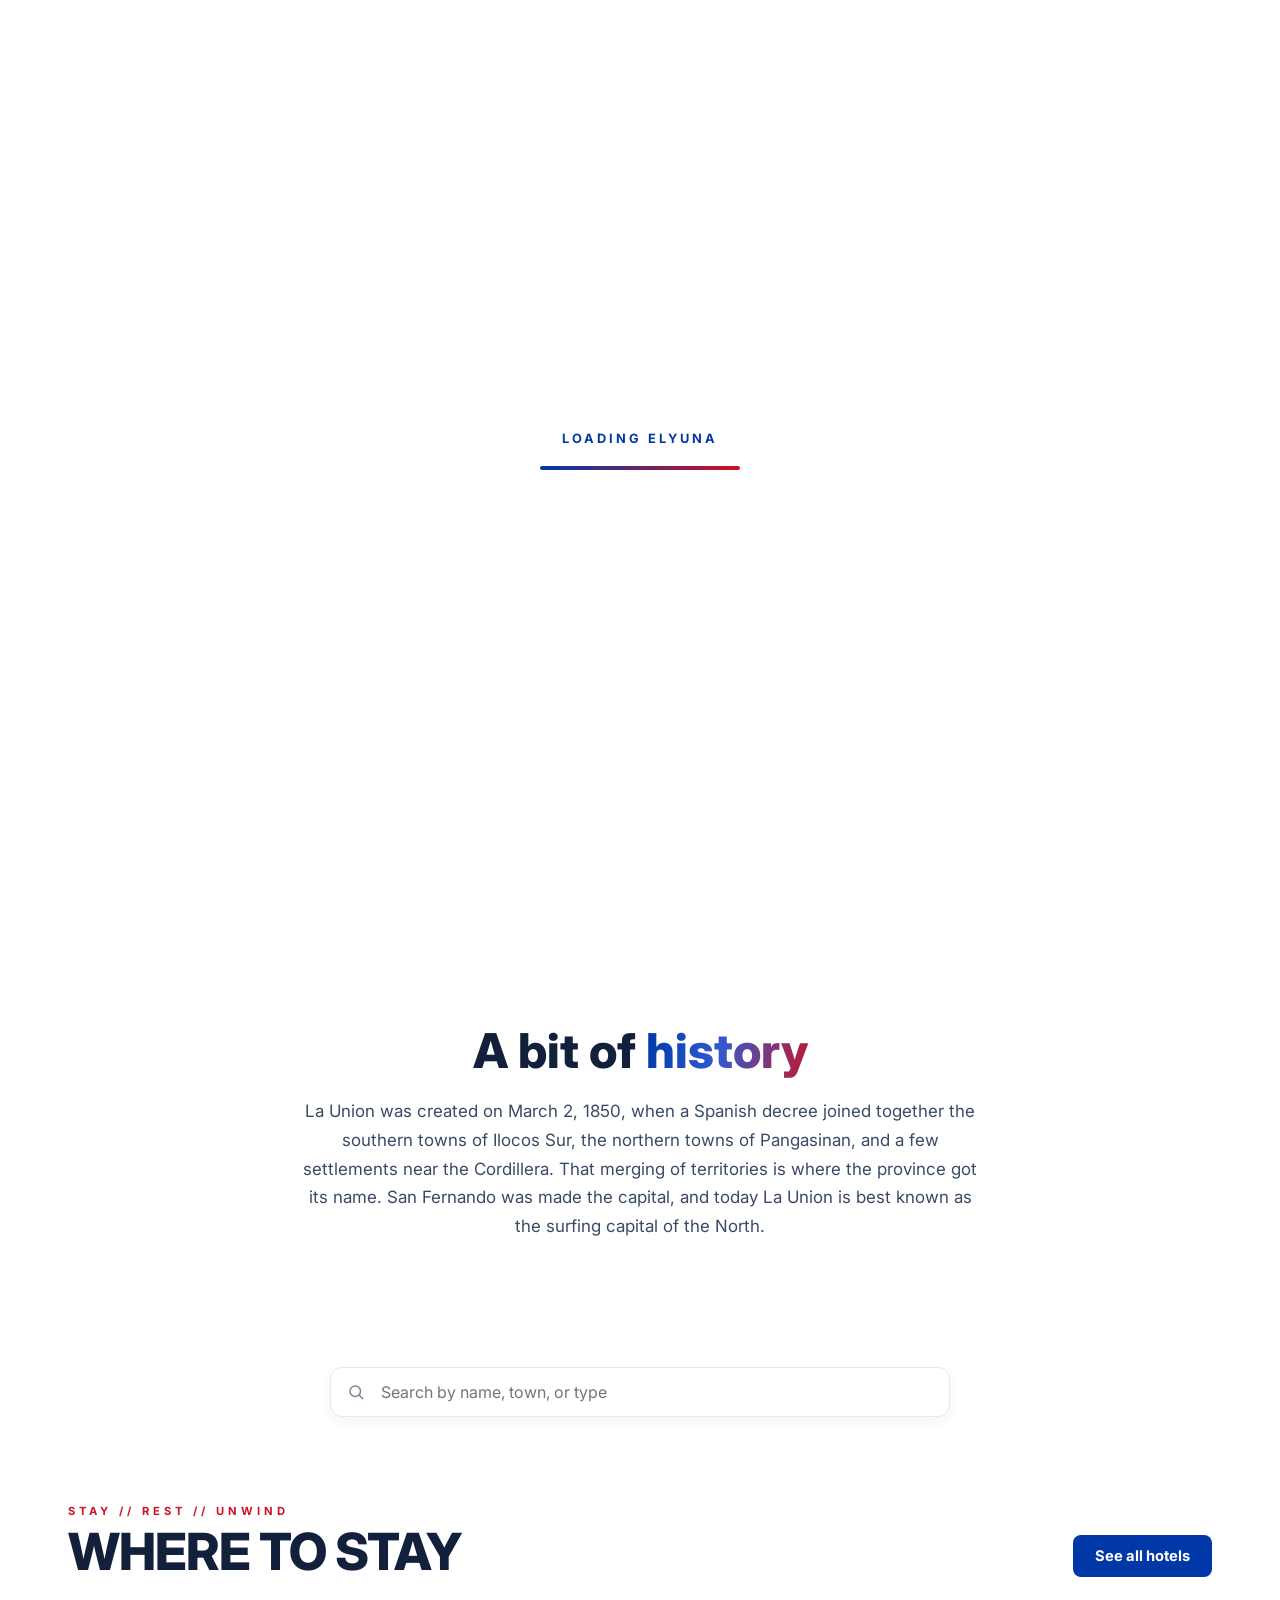
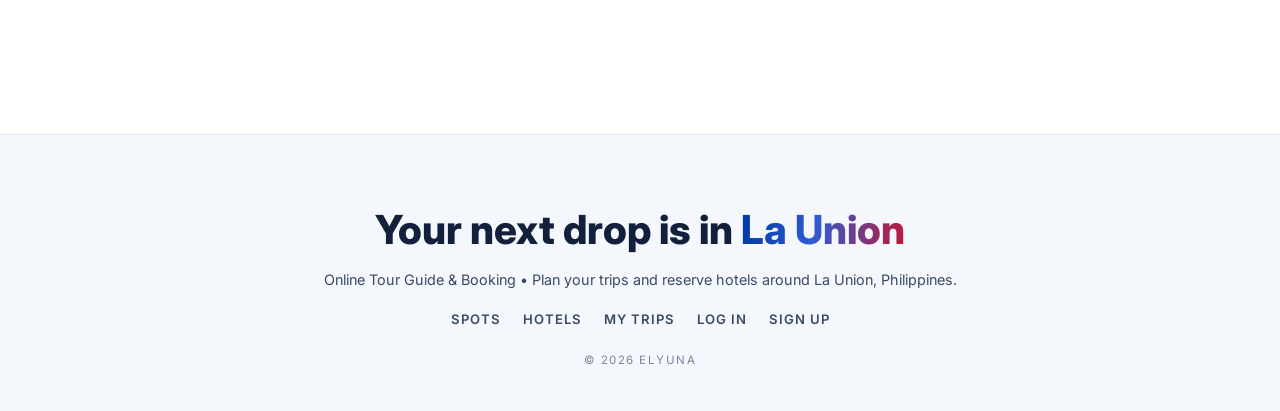
==== commit 876cc61d: "Add live search suggestions dropdown with fallback chips when nothing matches" ====
--- a/index.html
+++ b/index.html
@@ -31,7 +31,7 @@
 
   <header class="hero">
     <video class="hero-video" autoplay muted loop playsinline>
-      <source src="video/launion-hero.mp4" type="video/mp4" />
+      <source src="video/launion-hero.webm" type="video/webm" />
     </video>
     <div class="hero-shade"></div>
     <div class="hero-overlay">
@@ -53,7 +53,20 @@
     </div>
   </section>
 
+  <section class="search-sec">
+    <div class="wrap">
+      <div class="search-box">
+        <div class="searchbar">
+          <svg class="search-ic" viewBox="0 0 24 24" width="18" height="18" fill="none" stroke="currentColor" stroke-width="2" stroke-linecap="round" stroke-linejoin="round" aria-hidden="true"><circle cx="11" cy="11" r="7"/><path d="M21 21l-4.3-4.3"/></svg>
+          <input type="text" id="searchInput" placeholder="Search by name, town, or type" aria-label="Search tourist spots" autocomplete="off" />
+        </div>
+        <div class="search-suggest" id="searchSuggest"></div>
+      </div>
+    </div>
+  </section>
+
   <main id="catalog"></main>
+  <div class="wrap"><div class="empty" id="noResults" style="display:none">No tourist spots match your search.</div></div>
 
   <section class="cat-block" id="stay">
     <div class="wrap">
--- a/css/style.css
+++ b/css/style.css
@@ -142,20 +142,21 @@
 .nav-toggle { display: none; background: none; border: 0; color: var(--ink); font-size: 1.6rem; cursor: pointer; }
 
 /* ---------------- Buttons ---------------- */
+/* Flat, solid buttons like a real booking site (no gradients, glow or hover-lift). */
 .btn {
-  font-weight: 700; letter-spacing: 1px; text-transform: uppercase; font-size: .82rem;
-  cursor: pointer; padding: 14px 30px; border: 0; border-radius: 8px; text-decoration: none;
+  font-weight: 700; font-size: .92rem;
+  cursor: pointer; padding: 13px 26px; border: 0; border-radius: 8px; text-decoration: none;
   display: inline-flex; align-items: center; justify-content: center; gap: 8px;
-  transition: transform .2s, box-shadow .25s, background .2s; color: #fff;
-}
-.btn-primary { background: var(--grad-brand); box-shadow: 0 8px 24px rgba(0,56,168,.28); }
-.btn-primary:hover { transform: translateY(-3px); box-shadow: 0 12px 32px rgba(206,17,38,.32); }
-.btn-red { background: var(--red); box-shadow: 0 8px 22px rgba(206,17,38,.28); }
-.btn-red:hover { transform: translateY(-3px); background: var(--red-d); }
-.btn-blue { background: var(--blue); box-shadow: 0 8px 22px rgba(0,56,168,.28); }
-.btn-blue:hover { transform: translateY(-3px); background: var(--blue-d); }
-.btn-ghost { background: #fff; border: 1px solid var(--line); color: var(--blue); box-shadow: none; }
-.btn-ghost:hover { transform: translateY(-3px); border-color: var(--blue); }
+  transition: background-color .15s, border-color .15s, color .15s; color: #fff;
+}
+.btn-primary { background: var(--blue); }
+.btn-primary:hover { background: var(--blue-d); }
+.btn-red { background: var(--red); }
+.btn-red:hover { background: var(--red-d); }
+.btn-blue { background: var(--blue); }
+.btn-blue:hover { background: var(--blue-d); }
+.btn-ghost { background: #fff; border: 1px solid var(--line); color: var(--blue); }
+.btn-ghost:hover { background: var(--bg-soft); border-color: var(--blue); }
 .btn-block { width: 100%; }
 
 /* ---------------- Hero (video background) ---------------- */
@@ -223,6 +224,30 @@
 .stats { display: flex; flex-wrap: wrap; justify-content: center; gap: clamp(24px, 6vw, 72px); margin-top: 50px; }
 .stat .num { font-weight: 800; font-size: clamp(2.2rem, 6vw, 3.4rem); background: var(--grad-text); -webkit-background-clip: text; background-clip: text; color: transparent; }
 .stat .lbl { color: var(--muted); letter-spacing: 2px; text-transform: uppercase; font-size: .72rem; font-weight: 600; margin-top: 4px; }
+
+/* search bar + suggestions dropdown */
+.search-sec { padding: 0 0 6px; }
+.search-box { position: relative; max-width: 620px; margin: 0 auto; }
+.searchbar { display: flex; align-items: center; gap: 10px; background: #fff; border: 1px solid var(--line); border-radius: 12px; padding: 0 6px 0 16px; box-shadow: 0 4px 14px rgba(19,32,59,.05); }
+.searchbar:focus-within { border-color: var(--blue); }
+.searchbar .search-ic { color: var(--muted); flex: 0 0 auto; }
+.searchbar input { flex: 1; border: 0; outline: 0; background: transparent; font-family: inherit; font-size: 1rem; color: var(--ink); padding: 14px 6px; }
+
+.search-suggest {
+  position: absolute; top: calc(100% + 6px); left: 0; right: 0; background: #fff;
+  border: 1px solid var(--line); border-radius: 12px; box-shadow: 0 12px 30px rgba(19,32,59,.16);
+  overflow: hidden; z-index: 40; display: none; text-align: left;
+}
+.search-suggest.open { display: block; }
+.suggest-row { display: flex; align-items: center; gap: 10px; padding: 12px 16px; cursor: pointer; border-bottom: 1px solid var(--line); }
+.suggest-row:last-child { border-bottom: 0; }
+.suggest-row:hover { background: var(--bg-soft); }
+.suggest-row .sr-name { font-weight: 600; font-size: .92rem; color: var(--ink); }
+.suggest-row .sr-meta { color: var(--muted); font-size: .8rem; margin-left: auto; }
+.suggest-empty { padding: 14px 16px 6px; color: var(--muted); font-size: .86rem; }
+.suggest-chips { display: flex; gap: 8px; flex-wrap: wrap; padding: 8px 16px 14px; }
+.suggest-chip { background: var(--bg-soft); border: 1px solid var(--line); border-radius: 20px; padding: 6px 12px; font-size: .8rem; font-weight: 600; cursor: pointer; color: var(--ink); }
+.suggest-chip:hover { border-color: var(--blue); color: var(--blue); }
 
 .cat-block { padding: clamp(46px, 9vh, 84px) 0; }
 /* alternating section backgrounds so each category feels different on scroll */
@@ -337,9 +362,11 @@
 .suggest-dist { font-size: .76rem; color: var(--blue); font-weight: 700; white-space: nowrap; }
 
 .book-ok { text-align: center; padding: 6px 0 4px; }
-.book-ok .check { width: 54px; height: 54px; border-radius: 50%; background: var(--green); color: #fff; display: grid; place-items: center; font-size: 1.6rem; margin: 0 auto 12px; }
+.ok-badge { display: inline-block; background: #e6f5ee; color: var(--green); font-weight: 700; font-size: .72rem; letter-spacing: 1px; text-transform: uppercase; padding: 6px 14px; border-radius: 20px; margin-bottom: 12px; }
 .book-ok h3 { font-size: 1.3rem; font-weight: 800; color: var(--ink); }
 .book-ok p { color: var(--muted); margin-top: 6px; font-size: .92rem; }
+.ok-ref { margin-top: 10px; font-size: .82rem; color: var(--ink-soft); }
+.ok-ref b { color: var(--ink); letter-spacing: .5px; }
 
 /* ---------------- Auth pages ---------------- */
 .auth-wrap { min-height: 100vh; display: grid; place-items: center; padding: 90px 16px 40px; }
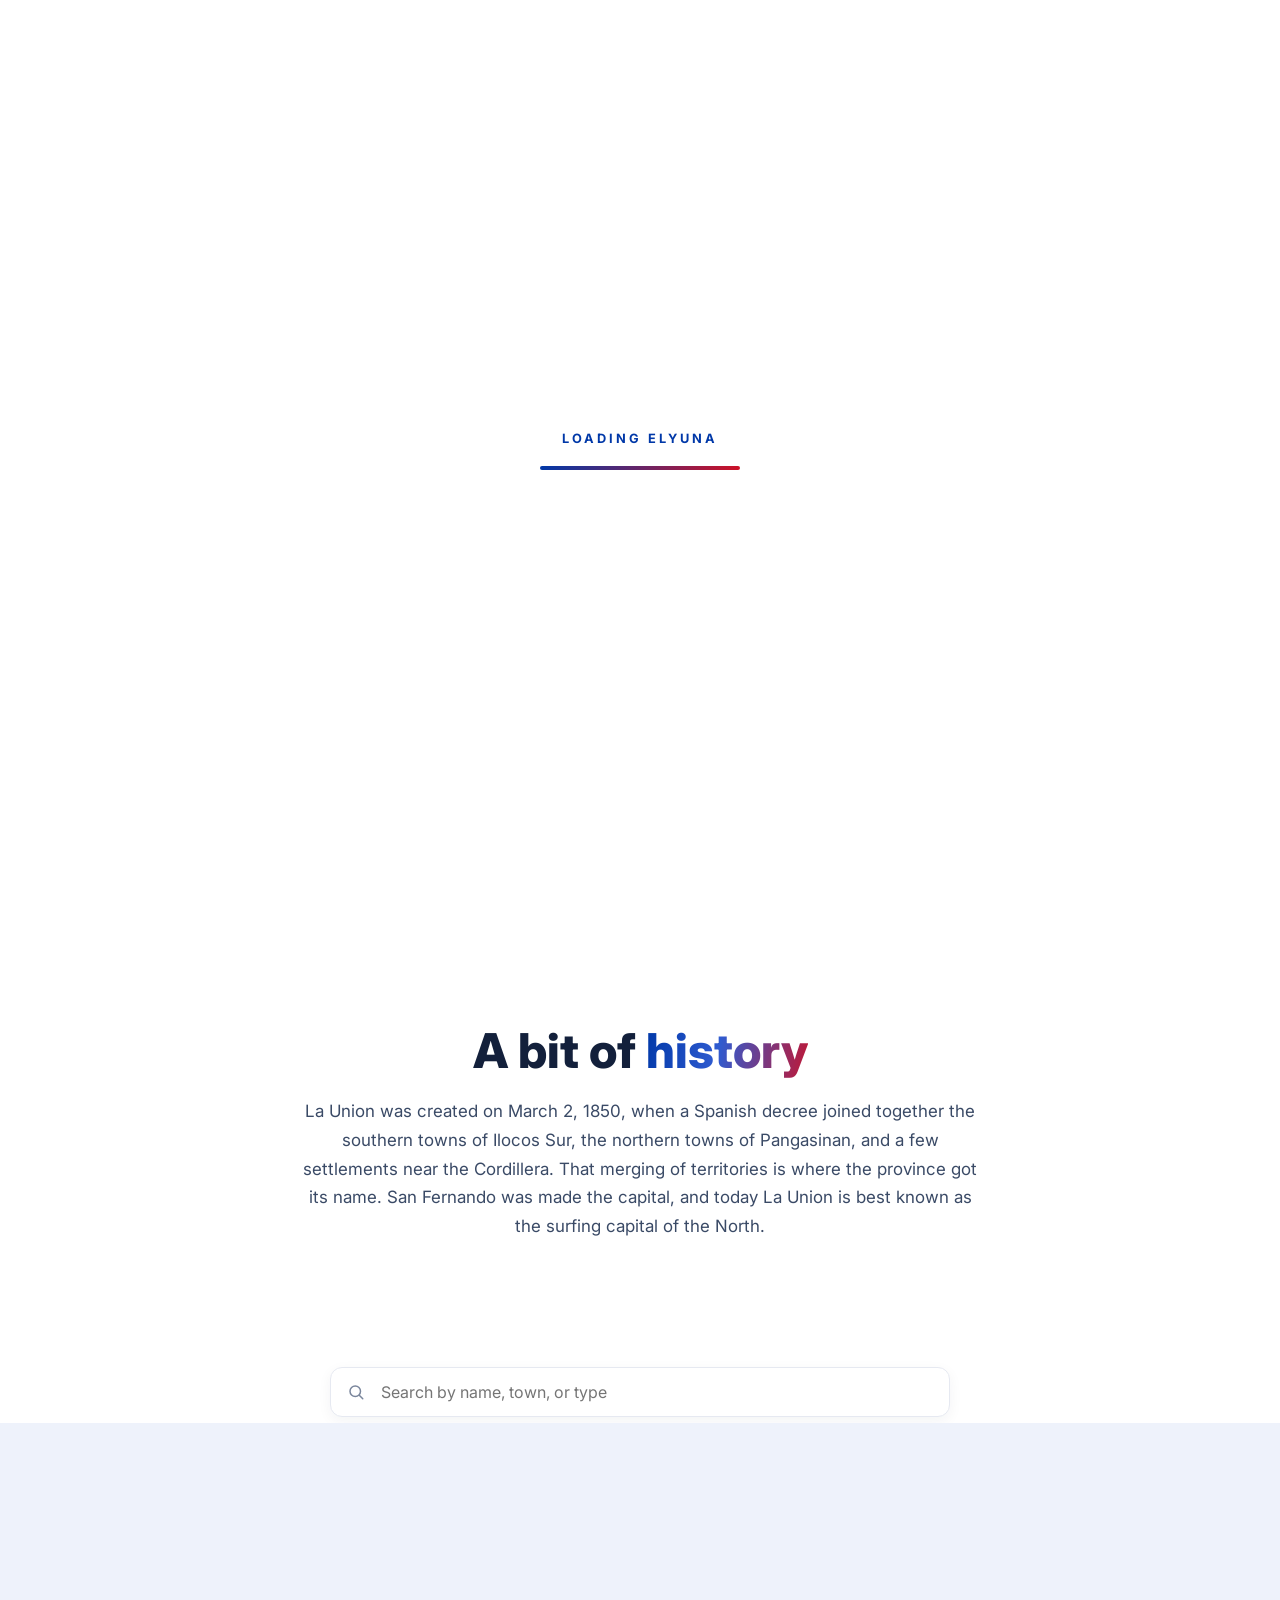
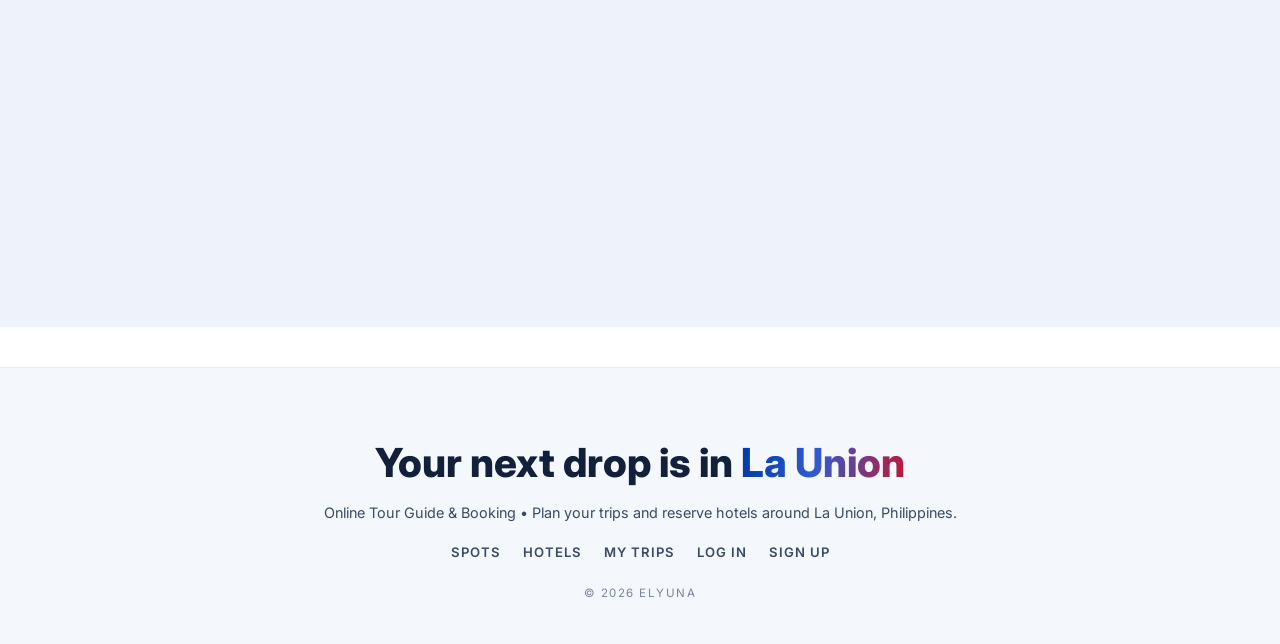
==== commit 47b88e7b: "Apple-style chapter sections: full-width category bands (beach photo / dark / gray / sand) with big " ====
--- a/index.html
+++ b/index.html
@@ -68,17 +68,14 @@
   <main id="catalog"></main>
   <div class="wrap"><div class="empty" id="noResults" style="display:none">No tourist spots match your search.</div></div>
 
-  <section class="cat-block" id="stay">
-    <div class="wrap">
-      <div class="cat-head">
-        <div>
-          <div class="l-tag">Stay // Rest // Unwind</div>
-          <h3>Where to Stay</h3>
-        </div>
-        <a href="hotels.html" class="btn btn-blue" style="padding:12px 22px">See all hotels</a>
-      </div>
-      <div class="grid" id="stayGrid"></div>
+  <section class="cat-block cat-stay" id="stay">
+    <div class="cat-hero reveal">
+      <div class="l-tag">Stay // Rest // Unwind</div>
+      <h3>Where to Stay</h3>
+      <p class="cat-sub">A few places to rest near the coast</p>
+      <a href="hotels.html" class="btn btn-blue" style="margin-top:14px">See all hotels</a>
     </div>
+    <div class="wrap"><div class="grid" id="stayGrid"></div></div>
   </section>
 
   <footer>
--- a/css/style.css
+++ b/css/style.css
@@ -74,11 +74,7 @@
   font-weight: 800; font-size: 1.2rem; letter-spacing: 1px; color: var(--ink);
   display: flex; align-items: center; gap: 10px;
 }
-.brand .dot {
-  width: 14px; height: 14px; border-radius: 3px;
-  background: var(--grad-brand); box-shadow: 0 0 12px rgba(0,56,168,.35);
-  transform: rotate(45deg); flex: 0 0 auto;
-}
+.brand-logo { width: 28px; height: 28px; flex: 0 0 auto; }
 .brand .b1 { color: var(--blue); }
 .brand .b2 { color: var(--red); }
 .nav-links { display: flex; gap: 22px; align-items: center; }
@@ -249,16 +245,36 @@
 .suggest-chip { background: var(--bg-soft); border: 1px solid var(--line); border-radius: 20px; padding: 6px 12px; font-size: .8rem; font-weight: 600; cursor: pointer; color: var(--ink); }
 .suggest-chip:hover { border-color: var(--blue); color: var(--blue); }
 
-.cat-block { padding: clamp(46px, 9vh, 84px) 0; }
-/* alternating section backgrounds so each category feels different on scroll */
-.cat-block.tint-blue { background: #eef2fb; }
-.cat-block.tint-sand { background: #fbf5ec; }
-.cat-block.tint-blue .cat-head .count { -webkit-text-stroke-color: rgba(0,56,168,.35); }
-.cat-block.tint-sand .cat-head .count { -webkit-text-stroke-color: rgba(201,138,26,.45); }
-.cat-head { display: flex; align-items: flex-end; justify-content: space-between; flex-wrap: wrap; gap: 14px; margin-bottom: 36px; }
-.cat-head .l-tag { font-weight: 700; letter-spacing: 4px; font-size: .7rem; color: var(--red); text-transform: uppercase; margin-bottom: 8px; }
-.cat-head h3 { font-weight: 800; color: var(--ink); font-size: clamp(2rem, 6vw, 3.2rem); line-height: 1; text-transform: uppercase; letter-spacing: -1px; }
-.cat-head .count { font-size: 3rem; font-weight: 800; color: transparent; -webkit-text-stroke: 1.5px rgba(0,56,168,.30); }
+/* Full-width "chapter" sections that read clearly as you scroll (Apple-style). */
+.cat-block { padding: 0 0 clamp(50px, 9vh, 96px); }
+.cat-hero {
+  text-align: center; padding: clamp(64px, 13vh, 150px) 22px clamp(40px, 7vh, 80px);
+  display: flex; flex-direction: column; align-items: center; gap: 10px; margin-bottom: clamp(30px, 5vh, 56px);
+}
+.cat-hero .l-tag { font-weight: 700; letter-spacing: 4px; font-size: .72rem; color: var(--red); text-transform: uppercase; }
+.cat-hero h3 { font-weight: 800; color: var(--ink); font-size: clamp(2.3rem, 7vw, 4.4rem); line-height: 1.02; letter-spacing: -2px; }
+.cat-hero .cat-sub { color: var(--muted); font-size: clamp(1rem, 2.5vw, 1.2rem); }
+
+/* a distinct background per category - the chapter cue */
+.cat-beaches .cat-hero {
+  background: linear-gradient(rgba(8,20,45,.42), rgba(8,20,45,.58)), url('../img/beach/urbiztondo.jpeg') center/cover no-repeat;
+  color: #fff;
+}
+.cat-beaches .cat-hero .l-tag { color: var(--gold); }
+.cat-beaches .cat-hero h3 { color: #fff; text-shadow: 0 4px 24px rgba(0,0,0,.4); }
+.cat-beaches .cat-hero .cat-sub { color: rgba(255,255,255,.88); }
+
+.cat-mountains { background: #0a1733; }
+.cat-mountains .cat-hero h3 { color: #fff; }
+.cat-mountains .cat-hero .l-tag { color: #6f9bff; }
+.cat-mountains .cat-hero .cat-sub { color: rgba(255,255,255,.72); }
+
+.cat-food { background: #f5f5f7; }
+.cat-culture { background: #fbf2e2; }
+.cat-culture .cat-hero .l-tag { color: #b9791a; }
+.cat-stay { background: #eef2fb; }
+
+.grid { display: grid; grid-template-columns: repeat(auto-fill, minmax(290px, 1fr)); gap: 22px; }
 
 .grid { display: grid; grid-template-columns: repeat(auto-fill, minmax(290px, 1fr)); gap: 22px; }
 
@@ -353,7 +369,7 @@
 .suggest h4 { font-size: 1rem; font-weight: 800; margin-bottom: 4px; }
 .suggest p.hint { color: var(--muted); font-size: .85rem; margin-bottom: 14px; }
 .suggest-list { display: grid; gap: 10px; }
-.suggest-item { display: flex; align-items: center; gap: 12px; padding: 10px; border: 1px solid var(--line); border-radius: 12px; transition: border-color .2s; }
+.suggest-item { display: flex; align-items: center; gap: 12px; padding: 10px; border: 1px solid var(--line); border-radius: 12px; transition: border-color .2s; cursor: pointer; }
 .suggest-item:hover { border-color: var(--blue); }
 .suggest-thumb { width: 54px; height: 54px; border-radius: 10px; flex: 0 0 auto; }
 .suggest-meta { flex: 1; min-width: 0; }
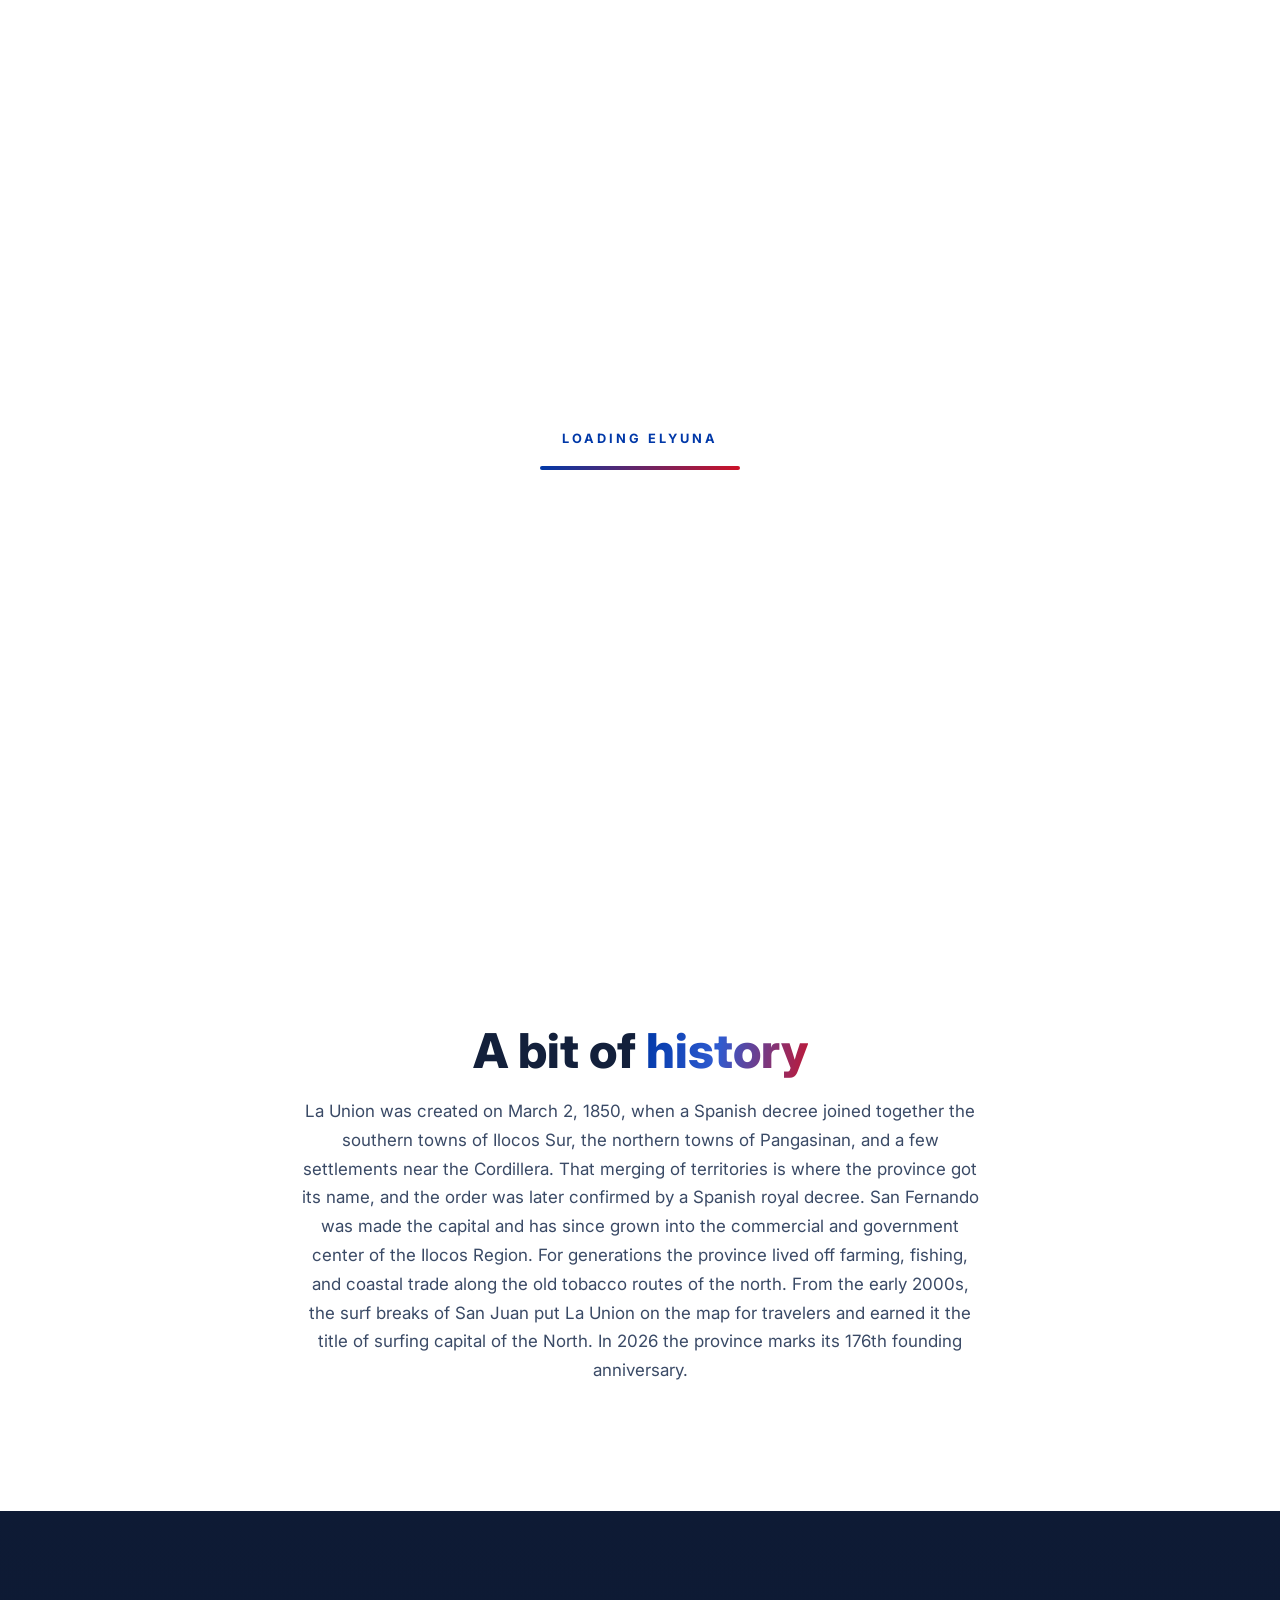
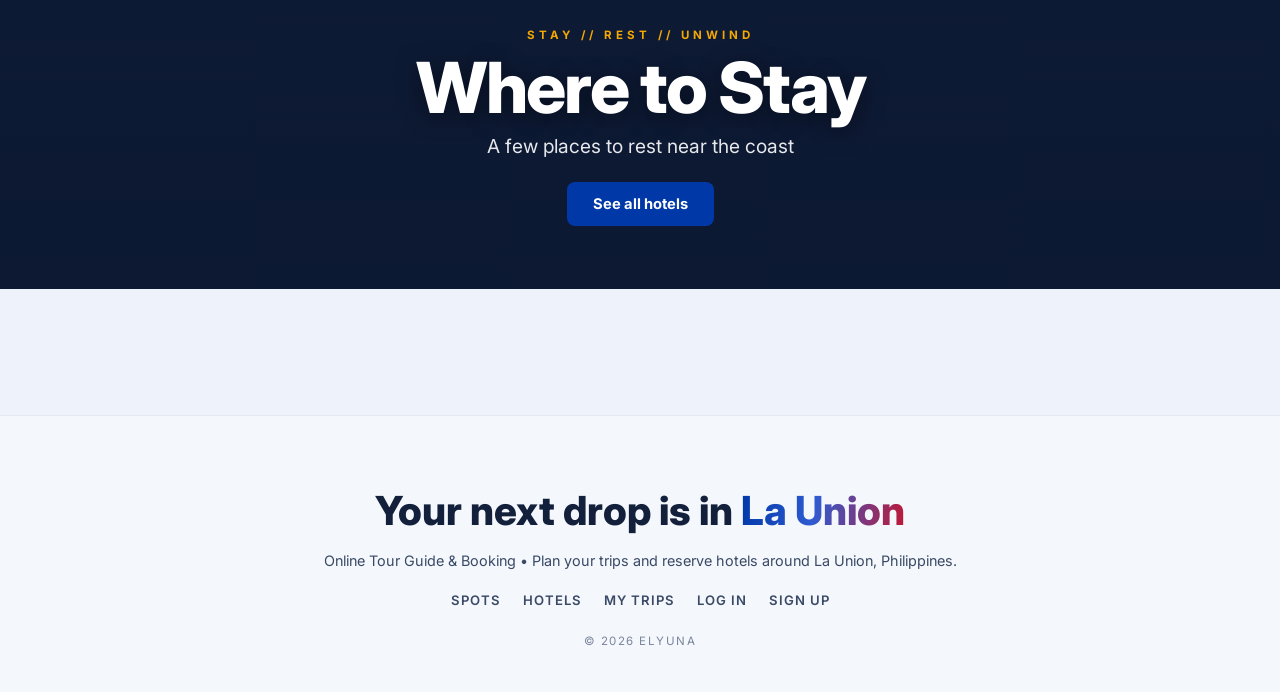
==== commit e1f71c56: "merge feature/ui-improvements into main" ====
--- a/index.html
+++ b/index.html
@@ -49,19 +49,7 @@
   <section class="intro" id="intro">
     <div class="wrap">
       <h2>A bit of <span class="accent">history</span></h2>
-      <p>La Union was created on March 2, 1850, when a Spanish decree joined together the southern towns of Ilocos Sur, the northern towns of Pangasinan, and a few settlements near the Cordillera. That merging of territories is where the province got its name. San Fernando was made the capital, and today La Union is best known as the surfing capital of the North.</p>
-    </div>
-  </section>
-
-  <section class="search-sec">
-    <div class="wrap">
-      <div class="search-box">
-        <div class="searchbar">
-          <svg class="search-ic" viewBox="0 0 24 24" width="18" height="18" fill="none" stroke="currentColor" stroke-width="2" stroke-linecap="round" stroke-linejoin="round" aria-hidden="true"><circle cx="11" cy="11" r="7"/><path d="M21 21l-4.3-4.3"/></svg>
-          <input type="text" id="searchInput" placeholder="Search by name, town, or type" aria-label="Search tourist spots" autocomplete="off" />
-        </div>
-        <div class="search-suggest" id="searchSuggest"></div>
-      </div>
+      <p>La Union was created on March 2, 1850, when a Spanish decree joined together the southern towns of Ilocos Sur, the northern towns of Pangasinan, and a few settlements near the Cordillera. That merging of territories is where the province got its name, and the order was later confirmed by a Spanish royal decree. San Fernando was made the capital and has since grown into the commercial and government center of the Ilocos Region. For generations the province lived off farming, fishing, and coastal trade along the old tobacco routes of the north. From the early 2000s, the surf breaks of San Juan put La Union on the map for travelers and earned it the title of surfing capital of the North. In 2026 the province marks its 176th founding anniversary.</p>
     </div>
   </section>
 
@@ -69,7 +57,7 @@
   <div class="wrap"><div class="empty" id="noResults" style="display:none">No tourist spots match your search.</div></div>
 
   <section class="cat-block cat-stay" id="stay">
-    <div class="cat-hero reveal">
+    <div class="cat-hero">
       <div class="l-tag">Stay // Rest // Unwind</div>
       <h3>Where to Stay</h3>
       <p class="cat-sub">A few places to rest near the coast</p>
--- a/css/style.css
+++ b/css/style.css
@@ -89,6 +89,22 @@
 .nav-links a:hover { color: var(--ink); }
 .nav-links a:hover::after { width: 100%; }
 .nav-links a.active { color: var(--red); }
+
+/* nav hover menus (categories under Tourist Spots, types under Hotels) */
+.nav-item { position: relative; display: inline-flex; align-items: center; }
+.nav-drop {
+  position: absolute; top: 100%; left: 50%; transform: translateX(-50%); min-width: 210px;
+  background: #fff; border: 1px solid var(--line); border-radius: 10px; box-shadow: 0 12px 30px rgba(19,32,59,.16);
+  padding: 6px; margin-top: 10px; display: none; z-index: 60;
+}
+.nav-drop::before { content: ''; position: absolute; top: -12px; left: 0; right: 0; height: 12px; }
+.nav-item:hover .nav-drop, .nav-item:focus-within .nav-drop { display: block; }
+.nav-links .nav-drop a {
+  display: block; padding: 9px 12px; border-radius: 7px; font-size: .84rem; font-weight: 600;
+  color: var(--ink); text-transform: none; letter-spacing: 0;
+}
+.nav-links .nav-drop a::after { display: none; }
+.nav-links .nav-drop a:hover { background: var(--bg-soft); color: var(--blue); }
 .nav-cta { color: #fff !important; background: var(--red); padding: 9px 16px; border-radius: 7px; letter-spacing: 1px; }
 .nav-cta::after { display: none; }
 .nav-cta:hover { background: var(--red-d); color: #fff !important; }
@@ -222,12 +238,14 @@
 .stat .lbl { color: var(--muted); letter-spacing: 2px; text-transform: uppercase; font-size: .72rem; font-weight: 600; margin-top: 4px; }
 
 /* search bar + suggestions dropdown */
-.search-sec { padding: 0 0 6px; }
-.search-box { position: relative; max-width: 620px; margin: 0 auto; }
-.searchbar { display: flex; align-items: center; gap: 10px; background: #fff; border: 1px solid var(--line); border-radius: 12px; padding: 0 6px 0 16px; box-shadow: 0 4px 14px rgba(19,32,59,.05); }
-.searchbar:focus-within { border-color: var(--blue); }
+.search-sec { padding: clamp(40px, 7vh, 72px) 0 clamp(34px, 5vh, 52px); position: relative; z-index: 30; }
+.search-box { position: relative; max-width: 680px; margin: 0 auto; }
+.searchbar { display: flex; align-items: center; gap: 12px; background: #fff; border: 1.5px solid #cdd5e2; border-radius: 14px; padding: 6px 6px 6px 20px; box-shadow: 0 8px 22px rgba(19,32,59,.10); }
+.searchbar:focus-within { border-color: var(--blue); box-shadow: 0 8px 22px rgba(0,56,168,.16); }
 .searchbar .search-ic { color: var(--muted); flex: 0 0 auto; }
-.searchbar input { flex: 1; border: 0; outline: 0; background: transparent; font-family: inherit; font-size: 1rem; color: var(--ink); padding: 14px 6px; }
+.searchbar input { flex: 1; border: 0; outline: 0; background: transparent; font-family: inherit; font-size: 1.08rem; color: var(--ink); padding: 14px 6px; }
+.search-btn { flex: 0 0 auto; background: var(--blue); color: #fff; border: 0; border-radius: 10px; padding: 13px 26px; font-family: inherit; font-weight: 700; font-size: .95rem; cursor: pointer; transition: background-color .15s; }
+.search-btn:hover { background: var(--blue-d); }
 
 .search-suggest {
   position: absolute; top: calc(100% + 6px); left: 0; right: 0; background: #fff;
@@ -247,31 +265,36 @@
 
 /* Full-width "chapter" sections that read clearly as you scroll (Apple-style). */
 .cat-block { padding: 0 0 clamp(50px, 9vh, 96px); }
+/* inline header for the hotels list (title on the left, count on the right). */
+.cat-head { display: flex; align-items: center; justify-content: space-between; gap: 16px; margin: clamp(28px, 5vh, 56px) 0 14px; }
+.cat-head .l-tag { font-weight: 700; letter-spacing: 4px; font-size: .72rem; color: var(--blue); text-transform: uppercase; }
+.cat-head h3 { font-weight: 800; font-size: clamp(1.8rem, 4vw, 2.6rem); letter-spacing: -1px; color: var(--ink); margin-top: 12px; }
 .cat-hero {
   text-align: center; padding: clamp(64px, 13vh, 150px) 22px clamp(40px, 7vh, 80px);
   display: flex; flex-direction: column; align-items: center; gap: 10px; margin-bottom: clamp(30px, 5vh, 56px);
 }
-.cat-hero .l-tag { font-weight: 700; letter-spacing: 4px; font-size: .72rem; color: var(--red); text-transform: uppercase; }
-.cat-hero h3 { font-weight: 800; color: var(--ink); font-size: clamp(2.3rem, 7vw, 4.4rem); line-height: 1.02; letter-spacing: -2px; }
-.cat-hero .cat-sub { color: var(--muted); font-size: clamp(1rem, 2.5vw, 1.2rem); }
-
-/* a distinct background per category - the chapter cue */
-.cat-beaches .cat-hero {
-  background: linear-gradient(rgba(8,20,45,.42), rgba(8,20,45,.58)), url('../img/beach/urbiztondo.jpeg') center/cover no-repeat;
-  color: #fff;
-}
-.cat-beaches .cat-hero .l-tag { color: var(--gold); }
-.cat-beaches .cat-hero h3 { color: #fff; text-shadow: 0 4px 24px rgba(0,0,0,.4); }
-.cat-beaches .cat-hero .cat-sub { color: rgba(255,255,255,.88); }
-
+/* Every section header is a photo band with a dark overlay + white text. */
+.cat-hero { color: #fff; background-color: var(--ink); }
+.cat-hero .l-tag { font-weight: 700; letter-spacing: 4px; font-size: .72rem; color: var(--gold); text-transform: uppercase; }
+.cat-hero h3 { font-weight: 800; color: #fff; font-size: clamp(2.3rem, 7vw, 4.4rem); line-height: 1.02; letter-spacing: -2px; text-shadow: 0 4px 24px rgba(0,0,0,.45); }
+.cat-hero .cat-sub { color: rgba(255,255,255,.9); font-size: clamp(1rem, 2.5vw, 1.2rem); }
+
+/* a representative photo per category */
+.cat-beaches  .cat-hero { background-image: linear-gradient(rgba(8,20,45,.42), rgba(8,20,45,.58)), url('../img/beach/urbiztondo.jpeg'); background-size: cover; background-position: center; }
+.cat-mountains .cat-hero { background-image: linear-gradient(rgba(8,20,45,.45), rgba(8,20,45,.6)), url('../img/mountains/mount-mugong.jpg'); background-size: cover; background-position: center; }
+.cat-food     .cat-hero { background-image: linear-gradient(rgba(8,20,45,.45), rgba(8,20,45,.6)), url('../img/food/sunset.jpg'); background-size: cover; background-position: center; }
+.cat-culture  .cat-hero { background-image: linear-gradient(rgba(8,20,45,.42), rgba(8,20,45,.58)), url('../img/culture/ma-cho-temple.jpg'); background-size: cover; background-position: center; }
+.cat-stay     .cat-hero { background-image: linear-gradient(rgba(8,20,45,.45), rgba(8,20,45,.6)), url('../hotel/salt.webp'); background-size: cover; background-position: center; }
+/* search box sitting inside the beaches & falls banner */
+.hero-search { width: 100%; max-width: 680px; margin: 0 auto 42px; position: relative; z-index: 30; }
+.cat-block.has-search { position: relative; z-index: 40; }
+/* balanced, roomy space above and below the search inside the beaches banner */
+.cat-block.has-search .cat-hero { padding-top: clamp(46px, 6.5vh, 70px); }
+
+/* each section keeps its own background; only the header band is a photo */
 .cat-mountains { background: #0a1733; }
-.cat-mountains .cat-hero h3 { color: #fff; }
-.cat-mountains .cat-hero .l-tag { color: #6f9bff; }
-.cat-mountains .cat-hero .cat-sub { color: rgba(255,255,255,.72); }
-
 .cat-food { background: #f5f5f7; }
 .cat-culture { background: #fbf2e2; }
-.cat-culture .cat-hero .l-tag { color: #b9791a; }
 .cat-stay { background: #eef2fb; }
 
 .grid { display: grid; grid-template-columns: repeat(auto-fill, minmax(290px, 1fr)); gap: 22px; }
@@ -303,6 +326,8 @@
 }
 .badge-fav:hover { transform: scale(1.1); }
 .badge-fav.saved { color: var(--red); }
+/* inside a detail modal the heart sits top-left, clear of the close button */
+.modal-visual .badge-fav { top: 14px; left: 14px; right: auto; width: 38px; height: 38px; }
 .card-body { padding: 18px 18px 20px; display: flex; flex-direction: column; flex: 1; }
 .card-body h4 { font-weight: 800; font-size: 1.16rem; color: var(--ink); line-height: 1.12; }
 .card-town { color: var(--blue); font-size: .72rem; letter-spacing: 1.4px; text-transform: uppercase; font-weight: 600; margin: 4px 0 10px; }
@@ -371,7 +396,7 @@
 .suggest-list { display: grid; gap: 10px; }
 .suggest-item { display: flex; align-items: center; gap: 12px; padding: 10px; border: 1px solid var(--line); border-radius: 12px; transition: border-color .2s; cursor: pointer; }
 .suggest-item:hover { border-color: var(--blue); }
-.suggest-thumb { width: 54px; height: 54px; border-radius: 10px; flex: 0 0 auto; }
+.suggest-thumb { width: 54px; height: 54px; border-radius: 10px; flex: 0 0 auto; object-fit: cover; display: block; }
 .suggest-meta { flex: 1; min-width: 0; }
 .suggest-meta .n { font-weight: 700; font-size: .92rem; }
 .suggest-meta .d { color: var(--muted); font-size: .78rem; margin-top: 2px; }
@@ -385,8 +410,11 @@
 .ok-ref b { color: var(--ink); letter-spacing: .5px; }
 
 /* ---------------- Auth pages ---------------- */
-.auth-wrap { min-height: 100vh; display: grid; place-items: center; padding: 90px 16px 40px; }
-.auth-card { width: min(430px, 100%); background: #fff; border: 1px solid var(--line); border-radius: 18px; padding: 34px 30px; box-shadow: 0 18px 44px rgba(19,32,59,.10); }
+.auth-wrap {
+  min-height: 100vh; display: grid; place-items: center; padding: 90px 16px 40px;
+  background: #0a1733;
+}
+.auth-card { width: min(430px, 100%); background: #fff; border: 1px solid var(--line); border-radius: 18px; padding: 34px 30px; box-shadow: 0 24px 60px rgba(0,0,0,.35); }
 .auth-card h1 { font-size: 1.7rem; font-weight: 800; letter-spacing: -.5px; color: var(--ink); }
 .auth-card .sub { color: var(--muted); margin: 6px 0 22px; font-size: .92rem; }
 .auth-err { background: #fdecec; color: var(--red-d); border: 1px solid #f6c6c9; border-radius: 9px; padding: 10px 12px; font-size: .86rem; margin-bottom: 14px; display: none; }
@@ -429,15 +457,26 @@
 .tip-know li .ic { color: var(--blue); }
 
 /* ---------------- My Trips dashboard ---------------- */
-.page-head { padding: 130px 0 50px; background: var(--bg-soft); border-bottom: 1px solid var(--line); }
-.page-head h1 { font-size: clamp(1.9rem, 5vw, 2.6rem); font-weight: 800; letter-spacing: -.6px; color: var(--ink); }
-.page-head h1 .accent { background: var(--grad-text); -webkit-background-clip: text; background-clip: text; color: transparent; }
-.page-head p { color: var(--ink-soft); margin-top: 8px; }
+.page-head {
+  padding: 130px 0 50px; background: #0a1733; color: #fff;
+}
+.page-head h1 { font-size: clamp(1.9rem, 5vw, 2.6rem); font-weight: 800; letter-spacing: -.6px; color: #fff; }
+.page-head h1 .accent { background: none; color: var(--gold); -webkit-text-fill-color: var(--gold); }
+.page-head p { color: rgba(255,255,255,.8); margin-top: 8px; }
+.page-head .welcome-name { color: var(--gold); font-weight: 700; }
 .tabs { display: flex; gap: 8px; border-bottom: 1px solid var(--line); margin: 26px 0 8px; flex-wrap: wrap; }
 .tab { padding: 12px 18px; font-weight: 700; font-size: .82rem; letter-spacing: 1px; text-transform: uppercase; color: var(--muted); cursor: pointer; border-bottom: 3px solid transparent; }
 .tab.active { color: var(--blue); border-bottom-color: var(--red); }
 .panel { display: none; padding: 22px 0 60px; }
 .panel.show { display: block; }
+/* my trips: status + type filter chips */
+.trip-filters { display: flex; flex-wrap: wrap; gap: 18px; margin: 16px 0 18px; }
+.trip-fgroup { display: flex; gap: 8px; flex-wrap: wrap; }
+.trip-chip { background: var(--bg-soft); border: 1px solid var(--line); border-radius: 20px; padding: 7px 14px; font-size: .8rem; font-weight: 700; cursor: pointer; color: var(--muted); }
+.trip-chip:hover { border-color: var(--blue); color: var(--blue); }
+.trip-chip.active { background: var(--blue); border-color: var(--blue); color: #fff; }
+/* read-only profile fields (name + email) */
+input[readonly] { background: var(--bg-soft); color: var(--muted); cursor: not-allowed; }
 .empty { text-align: center; color: var(--muted); padding: 70px 20px; }
 .empty .big { font-size: 2.6rem; margin-bottom: 10px; }
 
@@ -445,6 +484,7 @@
 .booking-icon { width: 50px; height: 50px; border-radius: 12px; display: grid; place-items: center; font-size: 1.4rem; color: #fff; flex: 0 0 auto; }
 .booking-icon.hotel { background: var(--blue); }
 .booking-icon.tour { background: var(--red); }
+.booking-thumb { width: 50px; height: 50px; border-radius: 12px; object-fit: cover; display: block; flex: 0 0 auto; }
 .booking-info { flex: 1; min-width: 180px; }
 .booking-info .t { font-weight: 800; font-size: 1.04rem; color: var(--ink); }
 .booking-info .m { color: var(--muted); font-size: .84rem; margin-top: 3px; }
@@ -481,7 +521,7 @@
 .confirm-actions .btn { flex: 1; padding: 12px; }
 
 /* ---------------- Footer ---------------- */
-footer { position: relative; z-index: 2; padding: 70px 0 44px; margin-top: 40px; border-top: 1px solid var(--line); text-align: center; background: var(--bg-soft); }
+footer { position: relative; z-index: 2; padding: 70px 0 44px; border-top: 1px solid var(--line); text-align: center; background: var(--bg-soft); }
 footer .f-title { font-weight: 800; font-size: clamp(1.6rem, 5vw, 2.5rem); color: var(--ink); }
 footer .f-title .accent { background: var(--grad-text); -webkit-background-clip: text; background-clip: text; color: transparent; }
 footer p { color: var(--ink-soft); margin-top: 14px; font-size: .9rem; line-height: 1.6; }
